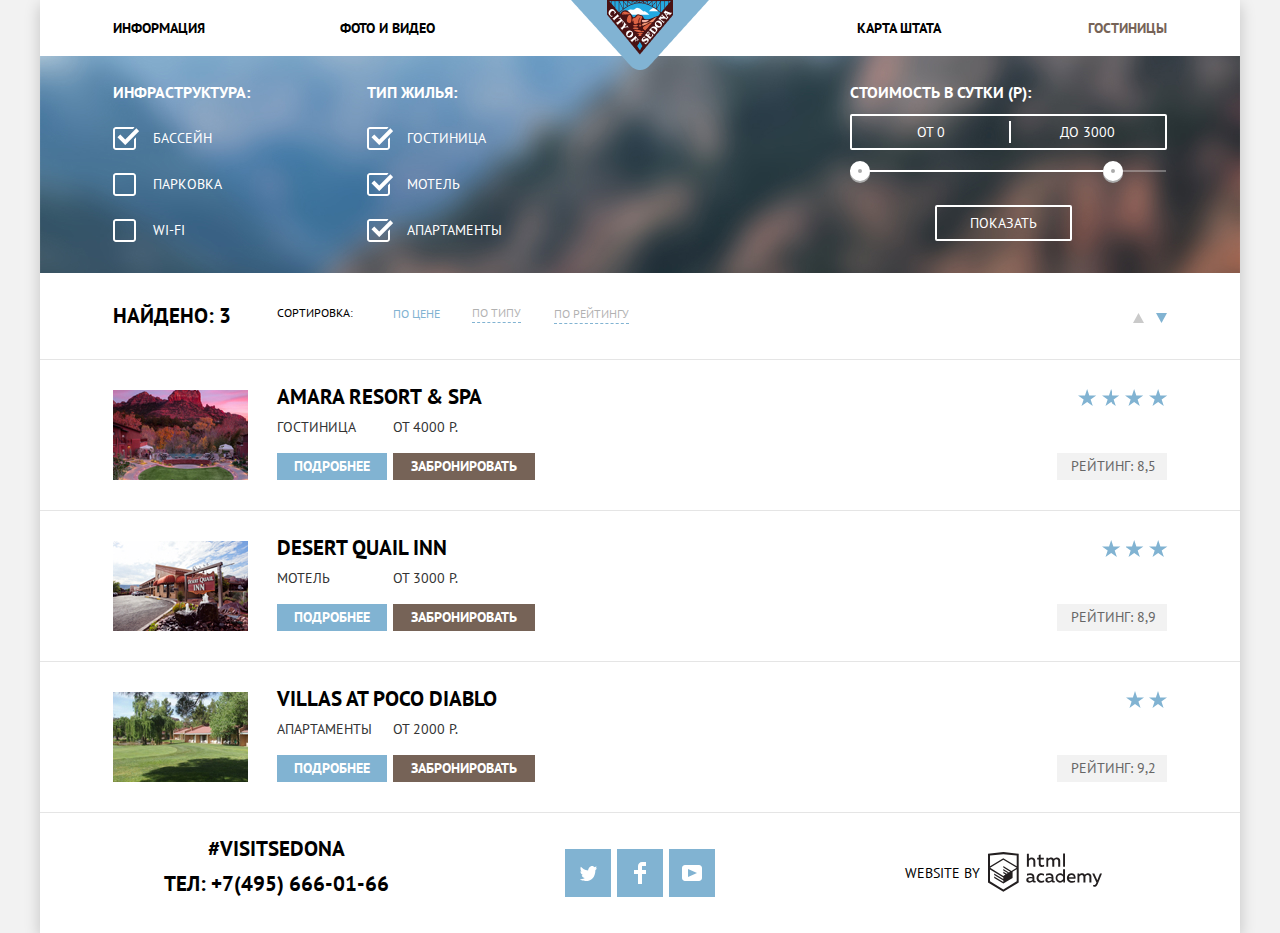
==== catalog.html @ 7b48368f "Update catalog.html" ====
<!DOCTYPE html>
<html class="page" lang="ru">

<head>
  <meta charset="utf-8">
  <title>HTML Academy: Седона</title>
  <link rel="icon" href="favicon.ico">
  <link rel="icon" href="img/Favicons/32.svg" type="image/svg+xml">
  <link rel="apple-touch-icon" href="img/Favicons/180.png">
  <link rel="manifest" href="manifest.webmanifest">
  <link rel="stylesheet" href="https://fonts.googleapis.com/css2?family=PT+Sans:wght@400;700&display=swap">
  <link rel="stylesheet" href="css/normalize.css">
  <link rel="stylesheet" href="css/style.min.css">
</head>

<body class="page-body">

  <header class="main-header container">
    <nav class="main-navigation">
      <ul class="site-navigation">
        <li><a class="navigation-link" href="#">Информация</a></li>
        <li><a class="navigation-link" href="#">Фото и видео</a></li>
        <li><a class="navigation-link" href="#">Карта штата</a></li>
        <li><a class="navigation-link navigation-link-current">Гостиницы</a></li>
      </ul>
    </nav>
    <a class="main-header-logo" href="index.html"><img src="img/Icons/logo-sedona.png" alt="Логотип сайта города Седоны"
        width="138" height="70"></a>
  </header>

  <main class="container">
    <h1 class="visually-hidden">Гостиницы</h1>

    <section class="hotel-search-section">
      <h2 class="visually-hidden">Фильтр</h2>
      <form class="hotel-search-form" action="https://echo.htmlacademy.ru" method="POST">
        <fieldset class="checkbox-field infrastructure">
          <legend class="checkbox-subtitle">Инфраструктура:</legend>
          <input class="visually-hidden search-form-checkbox" type="checkbox" id="search-form-pool" checked>
          <label for="search-form-pool">Бассейн</label>
          <input class="visually-hidden search-form-checkbox" type="checkbox" id="search-form-parking">
          <label for="search-form-parking">Парковка</label>
          <input class="visually-hidden search-form-checkbox" type="checkbox" id="search-form-wifi">
          <label for="search-form-wifi">Wi-fi</label>
        </fieldset>
        <fieldset class="checkbox-field hotel-type">
          <legend class="checkbox-subtitle">Тип жилья:</legend>
          <input class="visually-hidden search-form-checkbox" type="checkbox" id="search-form-hotel" checked>
          <label for="search-form-hotel">Гостиница</label>
          <input class="visually-hidden search-form-checkbox" type="checkbox" id="search-form-motel" checked>
          <label for="search-form-motel">Мотель</label>
          <input class="visually-hidden search-form-checkbox" type="checkbox" id="search-form-apartment" checked>
          <label for="search-form-apartment">Апартаменты</label>
        </fieldset>
        <div class="coast-per-day">
          <fieldset class="coast-search-field">
            <legend class="search-form-subtitle">Стоимость в сутки (Р):</legend>
            <div class="range-filter">
              <div class="price-controls">
                <label class="min-price">
                  От 0 <input class="visually-hidden" type="number" name="min-price" min="0" max="3000"
                    value="0">
                </label>
                <label class="max-price">
                  <input class="visually-hidden" type="number" name="max-price" min="0" max="3000"
                    value="3000"> До 3000
                </label>
              </div>
              <div class="range-controls">
                <div class="scale">
                </div>
                <div class="bar" style="
                  width: 80%;
                  margin-left: 0
                "></div>
                <div class="toggle toggle-min" tabindex="0" style="
                left: 0%
                "></div>
                <div class="toggle toggle-max" tabindex="0" style="
                left: 80%
                "></div>
              </div>
            </div>
          </fieldset>
          <button class="coast-search-button">Показать</button>
        </div>
      </form>
    </section>

    <section class="search-results">
      <header class="search-results-header">
        <h2 class="visually-hidden">Варианты жилья</h2>
        <p>Найдено: 3</p>
        <div class="sorting-type">
          <span>Сортировка:</span>
          <ul class="sorting-type-list">
            <li class="sorting-type-link sorting-link-current"><a href="#">По цене</a></li>
            <li class="sorting-type-link"><a href="#">По типу</a></li>
            <li class="sorting-type-link"><a href="#">По рейтингу</a></li>
          </ul>
        </div>
        <ul class="results-sort-list">
          <li class="results-sort-item"><a class="results-sort-link" href="#" title="По возрастанию"><svg width="11"
                height="10" viewBox="0 0 11 10" fill="none" xmlns="http://www.w3.org/2000/svg">
                <path d="M5.5 0L0 10H11L5.5 0Z" fill="#CACACA" />
              </svg></a></li>
          <li class="results-sort-item"><a class="results-sort-link results-sort-link-current" href="#"
              title="По убыванию"><svg width="11" height="10" viewBox="0 0 11 10" fill="none"
                xmlns="http://www.w3.org/2000/svg">
                <path d="M5.5 10L0 0H11" fill="#CACACA" />
              </svg></a></li>
        </ul>
      </header>

      <ul class="search-results-list">
        <li class="search-results-item">
          <img class="item-results-img" src="img/Content/amara-resort.jpg" alt="Гостиница Amara resort & spa"
            width="135" height="90">
          <div class="card-info">
            <h3 class="info-hotel-title"><a class="info-hotel-link" href="#">Amara resort & spa</a></h3>
            <p class="info-hotel-type">Гостиница</p>
            <p class="info-hotel-coast">От 4000 Р.</p>
            <div class="button more-info-button">
              <a href="#">Подробнее</a>
            </div>
            <div class="button booking-button">
              <a href="#">Забронировать</a>
            </div>
          </div>
          <div class="rating-info">
            <span class="item-results-stars stars-4"></span><span class="item-results-rating">Рейтинг: 8,5</span>
          </div>
        </li>
        <li class="search-results-item">
          <img class="item-results-img" src="img/Content/desert-quail.jpg" alt="Мотель Desert quail inn" width="135"
            height="90">
          <div class="card-info">
            <h3 class="info-hotel-title"><a class="info-hotel-link" href="#">Desert quail inn</a></h3>
            <p class="info-hotel-type">Мотель</p>
            <p class="info-hotel-coast">От 3000 Р.</p>
            <div class="button more-info-button">
              <a href="#">Подробнее</a>
            </div>
            <div class="button booking-button">
              <a href="#">Забронировать</a>
            </div>
          </div>
          <div class="rating-info">
            <span class="item-results-stars stars-3"></span><span class="item-results-rating">Рейтинг: 8,9</span>
          </div>
        </li>
        <li class="search-results-item">
          <img class="item-results-img" src="img/Content/villas-at-poco-diablo.jpg"
            alt="Апрартаменты Villas at poco diablo" width="135" height="90">
          <div class="card-info">
            <h3 class="info-hotel-title"><a class="info-hotel-link" href="#">Villas at poco diablo</a></h3>
            <p class="info-hotel-type">Апартаменты</p>
            <p class="info-hotel-coast">От 2000 Р.</p>
            <div class="button more-info-button">
              <a href="#">Подробнее</a>
            </div>
            <div class="button booking-button">
              <a href="#">Забронировать</a>
            </div>
          </div>
          <div class="rating-info">
            <span class="item-results-stars stars-2"></span><span class="item-results-rating">Рейтинг: 9,2</span>
          </div>
        </li>
      </ul>
    </section>

  </main>

  <footer class="main-footer container ">
    <div class="footer-contacts">
      <a class="footer-hashtag-link">#Visitsedona</a>
      <div class="footer-phone">
        <span>Тел: </span><a class="footer-phone-link" href="tel:+74956660166">+7(495) 666-01-66</a>
      </div>
    </div>

    <ul class="footer-social">
      <li>
        <a class="social-button"><svg width="17" height="17" viewBox="0 0 17 17" fill="none"
            xmlns="http://www.w3.org/2000/svg">
            <path
              d="M10.95 1.14409C12.635 0.648089 13.934 1.41409 14.527 2.32309C15.2 2.09209 15.858 1.84209 16.538 1.61509C16.5249 2.30145 16.2117 2.94761 15.681 3.38309C16.366 3.55309 16.985 2.89209 16.985 2.89209C16.816 3.89209 15.979 4.68009 15.422 4.91609C15.191 11.6661 12.247 16.1331 5.34498 15.9981H4.89898C4.48898 15.9981 0.734977 15.5381 0.000976562 14.1111C2.27198 14.3071 3.89398 13.6891 4.69398 12.9341C3.73398 12.6341 2.01498 12.4571 1.71498 9.98409C2.06398 10.0901 2.27898 10.2121 2.90498 10.1031C1.70498 9.24709 0.373977 8.53009 0.447977 6.33009C0.732977 6.65809 1.51498 6.86609 1.78798 6.80209C1.08498 6.56109 -0.182023 3.44209 0.893977 1.85009C2.71198 3.70409 4.62898 5.45609 8.04598 5.62309C8.25398 3.33009 9.18298 1.79309 10.95 1.14409Z"
              fill="white" />
          </svg></a>
      </li>
      <li>
        <a class="social-button"><svg width="12" height="22" viewBox="0 0 12 22" fill="none"
            xmlns="http://www.w3.org/2000/svg">
            <path d="M12 4V0H8C5.79086 0 4 1.79086 4 4V8H0V12H4V22H8V12H12V8H8V4H12Z" fill="white" />
          </svg></a>
      </li>
      <li>
        <a class="social-button"><svg width="20" height="16" viewBox="0 0 20 16" fill="none"
            xmlns="http://www.w3.org/2000/svg">
            <path fill-rule="evenodd" clip-rule="evenodd"
              d="M3 0H17C18.65 0 20 1.35 20 3V13C20 14.65 18.65 16 17 16H3C1.35 16 0 14.65 0 13V3C0 1.35 1.35 0 3 0ZM6.027 4.002V11.998L15.014 8L6.027 4.002Z"
              fill="white" />
          </svg></a>
      </li>
    </ul>

    <p class="footer-copyright"><span>Website by</span><a class="copyright-button"
        href="https://htmlacademy.ru/intensive/htmlcss"><svg width="115" height="41" viewBox="0 0 115 41" fill="none"
          xmlns="http://www.w3.org/2000/svg">
          <path fill-rule="evenodd" clip-rule="evenodd"
            d="M15.5197 1.05737H15.3509L0 2.71895V31.4945L15.3509 40.8382L30.7018 31.4945V2.71895L15.5197 1.05737ZM77.0183 2.62185H75.0876V15.7311H77.0183V2.62185ZM40.8619 2.63264V7.76843C41.6131 6.9864 42.6386 6.5436 43.7105 6.53843C44.6823 6.47908 45.6329 6.84495 46.3253 7.54479C47.0177 8.24462 47.3866 9.21244 47.3399 10.2068V15.7634H45.367V10.4658C45.4231 9.94897 45.2754 9.43059 44.9566 9.02553C44.6377 8.62047 44.174 8.36218 43.6683 8.3079H43.3518C42.3456 8.36979 41.4321 8.9295 40.9041 9.80764V15.7634H38.8995V2.63264H40.8619ZM77.0183 31.4837H75.2775V30.0595C74.4828 31.1353 73.23 31.7538 71.9119 31.7211C69.4751 31.5528 67.5825 29.4822 67.5825 26.9845C67.5825 24.4867 69.4751 22.4162 71.9119 22.2479C73.1195 22.2052 74.2818 22.7203 75.0771 23.6505V18.3205H77.0183V31.4837ZM47.0656 30.0595C47.263 30.0515 47.4583 30.0152 47.6459 29.9516V31.3866C47.2482 31.5404 46.826 31.6172 46.4009 31.6132C45.6482 31.6769 44.9394 31.2429 44.639 30.5342C43.7036 31.31 42.5302 31.7227 41.3261 31.6995C39.733 31.6995 38.256 30.804 38.256 28.9482C38.256 26.65 40.3661 25.9379 42.1702 25.9379C42.9402 25.9505 43.707 26.0408 44.4596 26.2076V25.884C44.4596 24.805 43.6578 23.9742 42.1491 23.9742C41.0585 23.9764 39.9804 24.2116 38.9839 24.6647V22.8305C40.0678 22.451 41.204 22.2506 42.3495 22.2371C44.8394 22.2371 46.3693 23.4455 46.3693 26.1753V29.4121C46.3546 29.5668 46.401 29.721 46.4981 29.8406C46.5951 29.9601 46.7349 30.035 46.8862 30.0487H47.0656V30.0595ZM40.2711 28.8403C40.298 29.229 40.4761 29.5905 40.7655 29.844C41.055 30.0974 41.4317 30.2217 41.8115 30.189H41.9275C42.8819 30.1906 43.7973 29.8022 44.4702 29.11V27.5779C43.842 27.4414 43.2026 27.3655 42.5605 27.3513C41.5055 27.3513 40.2817 27.7074 40.2817 28.8403H40.2711ZM56.0229 22.9384C55.1962 22.4632 54.2596 22.2246 53.3115 22.2479H52.9422C51.7332 22.2873 50.5891 22.8166 49.7619 23.7192C48.9347 24.6218 48.4923 25.8236 48.5321 27.06V27.5024C48.6957 30.0004 50.805 31.8921 53.2482 31.7318C54.2519 31.7555 55.2477 31.5452 56.1601 31.1168V29.2718C55.3769 29.7215 54.4945 29.9591 53.5963 29.9624C52.5199 30.0288 51.4963 29.4793 50.9385 28.5356C50.3806 27.5918 50.3806 26.4095 50.9385 25.4658C51.4963 24.522 52.5199 23.9725 53.5963 24.039C54.461 24.0357 55.3066 24.2989 56.0229 24.7942V22.9384ZM66.1514 30.0595C66.3488 30.0515 66.5441 30.0152 66.7317 29.9516V31.3866C66.334 31.5404 65.9118 31.6172 65.4867 31.6132C64.734 31.6769 64.0252 31.2429 63.7248 30.5342C62.7894 31.31 61.616 31.7227 60.4119 31.6995C58.8188 31.6995 57.3417 30.804 57.3417 28.9482C57.3417 26.65 59.4518 25.9379 61.256 25.9379C62.0259 25.9505 62.7928 26.0408 63.5454 26.2076V25.884C63.5454 24.805 62.7436 23.9742 61.2349 23.9742C60.1443 23.9764 59.0662 24.2116 58.0697 24.6647V22.8305C59.1536 22.451 60.2897 22.2506 61.4353 22.2371C63.9252 22.2371 65.455 23.4455 65.455 26.1753V29.4121C65.4404 29.5668 65.4868 29.721 65.5838 29.8406C65.6809 29.9601 65.8207 30.035 65.972 30.0487H66.1514V30.0595ZM59.855 29.8481C59.5632 29.5943 59.3837 29.2311 59.3569 28.8403H59.378C59.378 27.7074 60.5385 27.3513 61.6569 27.3513C62.299 27.3655 62.9383 27.4414 63.5665 27.5779V29.11C62.8937 29.8022 61.9782 30.1906 61.0239 30.189H60.9078C60.5263 30.2247 60.1469 30.1019 59.855 29.8481ZM69.3271 26.9305C69.3271 25.2859 70.6308 23.9526 72.239 23.9526L72.2601 24.0066C73.4742 24.0066 74.5742 24.7382 75.0665 25.8732V28.0311C74.5856 29.1871 73.4673 29.9296 72.239 29.9084C70.6308 29.9084 69.3271 28.5752 69.3271 26.9305ZM83.3486 22.2479C86.8408 22.2479 88.0541 25.1395 87.4844 27.7397H80.922C81.1436 29.3582 82.6839 30.0163 84.2876 30.0163C85.2509 30.0196 86.2027 29.8021 87.0729 29.3797V31.1061C86.0736 31.5421 84.9939 31.7519 83.9078 31.7211C81.2385 31.7211 78.8963 30.189 78.8963 26.9521C78.8362 25.7502 79.2482 24.5736 80.0408 23.6841C80.8334 22.7945 81.9408 22.2658 83.1165 22.2155H83.3486V22.2479ZM80.8693 26.1753C80.9704 24.8237 82.1216 23.8104 83.4436 23.9095H83.4858C84.1064 23.8531 84.7196 24.08 85.1612 24.5295C85.6028 24.979 85.8275 25.6051 85.7752 26.24H80.8693V26.1753ZM89.489 31.4621V22.4961H91.2298V23.575C91.9777 22.7197 93.041 22.2229 94.1628 22.2047C95.2951 22.1328 96.3712 22.7163 96.9482 23.7153C97.7407 22.8335 98.8477 22.3161 100.018 22.2803C100.952 22.2327 101.859 22.6011 102.507 23.2901C103.154 23.9792 103.478 24.9213 103.394 25.8732V31.4837H101.39V25.9271C101.437 25.4734 101.306 25.0191 101.024 24.6647C100.743 24.3104 100.336 24.0852 99.8917 24.039H99.6174C98.7512 24.0941 97.9525 24.536 97.4335 25.2474V31.4837H95.4289V25.9271C95.4728 25.47 95.3357 25.0139 95.0481 24.6611C94.7606 24.3082 94.3467 24.088 93.8991 24.0497H93.6881C92.7466 24.1344 91.8915 24.6449 91.3564 25.4416V31.5161H89.5312L89.489 31.4621ZM113.977 22.4745H111.972L109.324 29.2718L106.306 22.4853H104.196L108.417 31.5484L108.237 32.0016C107.72 33.3611 107.003 34.0516 106.053 34.0516C105.75 34.0548 105.447 34.0112 105.156 33.9221V35.6161C105.536 35.7125 105.926 35.7632 106.317 35.7671C107.646 35.7671 108.902 35.0226 109.851 32.6813L113.977 22.4745ZM52.689 6.78658V3.54974L50.7266 4.01369V6.73264H49.144V8.49132H50.7899V12.9905C50.7231 13.817 51.0244 14.6301 51.61 15.2038C52.1955 15.7775 53.0028 16.0505 53.8073 15.9468C54.5996 15.9535 55.3875 15.8259 56.139 15.5692V13.8429C55.5727 14.0781 54.9672 14.199 54.356 14.199C53.2165 14.199 52.689 13.8105 52.689 12.6237V8.5129H55.8541V6.78658H52.689ZM58.3862 15.7526V6.75421H60.1376V7.83316C60.8811 6.97655 61.9403 6.476 63.0601 6.45211C64.1624 6.38099 65.2146 6.93142 65.8032 7.88711C66.5958 7.00534 67.7028 6.48794 68.8734 6.45211C69.8138 6.41462 70.7233 6.79859 71.364 7.50353C72.0046 8.20846 72.3126 9.16418 72.2073 10.1205V15.7418H70.2028V10.1853C70.2499 9.73151 70.1184 9.27721 69.8373 8.92287C69.5561 8.56853 69.1485 8.34334 68.7046 8.29711H68.4619C67.5957 8.35228 66.797 8.7942 66.278 9.50553V15.7418H64.2734V10.1853C64.3206 9.73151 64.1891 9.27721 63.9079 8.92287C63.6268 8.56853 63.2191 8.34334 62.7752 8.29711H62.5326C61.5911 8.38181 60.736 8.89229 60.2009 9.68895V15.7634H58.3862V15.7526ZM28.6972 30.3033L28.7078 30.2968L28.6972 30.3184V30.3033ZM28.6972 18.3205V30.3033L15.3509 38.4321L2.00459 30.3184V18.5147L15.2876 26.6068V28.0311L6.18257 22.5284V23.9418L15.3404 29.5632V31.0629L6.19312 25.4955V26.9521L15.3509 32.5734L24.5826 26.9197V20.8129L28.6972 18.3205ZM28.7078 16.7776L25.0362 18.9355L23.3482 20.0145L15.3087 15.0837V16.4971L22.156 20.7266L22.0083 20.8237L20.9532 21.4063L15.2876 17.9537V19.3995L19.761 22.1184L18.706 22.8413L15.3298 20.7913V22.2047L17.5454 23.5426L15.2982 24.9021L2.11009 16.864L15.3087 8.72869L28.7078 16.7776ZM15.2876 7.27211L28.7078 15.3534V4.56395L15.3615 3.12895L2.01514 4.56395V15.3534L15.2876 7.27211Z"
            fill="#231F20" />
        </svg></a>
    </p>
  </footer>

</body>

</html>
---- css/style.min.css ----
:root{--basic-white:#ffffff;--basic-light-blue:#81b3d2;--basic-mid-blue:#669ec0;--basic-dark-blue:#5496bd;--basic-light-grey:#f2f2f2;--basic-mid-grey:#eeeeee;--basic-dark-grey:#a9a9a9;--basic-light-brown:#766357;--basic-mid-brown:#604e43;--basic-dark-brown:#503e33;--basic-black:#000000;--basic-extra-dark:#333333;--special-light-grey:#cacaca;--special-dark-grey:#666666;--special-grey:#bdbbbc;--special-dark:#231f20;--special-dark-blue:#ebebeb;--special-mid-blue:#e5e5e5;--special-white:rgba(255, 255, 255, 0.9)}.page-body{width:1200px;margin:0 auto;padding:0;font-family:"PT Sans",Arial,Helvetica,sans-serif;font-style:normal;font-size:14px;line-height:21px;font-weight:400;color:var(--basic-extra-dark);text-transform:uppercase;background-color:var(--basic-white);-webkit-box-shadow:0 5px 15px rgba(0,1,1,.2);box-shadow:0 5px 15px rgba(0,1,1,.2);min-height:100%;display:-ms-grid;display:grid;-ms-grid-rows:-webkit-min-content 1fr -webkit-min-content;-ms-grid-rows:min-content 1fr min-content;grid-template-rows:-webkit-min-content 1fr -webkit-min-content;grid-template-rows:min-content 1fr min-content;-ms-flex-line-pack:start;align-content:start}a{text-decoration:none}img{max-width:100%;height:auto}.visually-hidden{position:absolute;clip:rect(0 0 0 0);width:1px;height:1px;margin:-1px}.page{height:100%;background-color:var(--basic-light-grey)}.main-header{margin-bottom:0;position:relative}.main-header-logo{position:absolute;top:0;left:531px}.container{width:1200px;margin:0 auto;padding:0}.main-navigation{margin:0;padding:0;font-weight:700;font-size:14px;line-height:26px;color:var(--basic-black);background-color:transparent}.site-navigation{margin:auto 0;padding:0;min-height:56px;list-style:none;display:-ms-grid;display:grid;-ms-grid-columns:1fr 1fr 2fr 1fr 1fr;grid-template-columns:1fr 1fr 2fr 1fr 1fr;-webkit-box-align:center;-ms-flex-align:center;align-items:center}.site-navigation li:nth-child(4n+1){-ms-grid-column:1;-ms-grid-column-span:1;grid-column:1/2;padding-left:73px}.site-navigation li:nth-child(4n+2){-ms-grid-column:2;-ms-grid-column-span:1;grid-column:2/3;padding-left:100px}.site-navigation li:nth-child(4n+3),.site-navigation li:nth-child(4n+4){-ms-grid-column:4;-ms-grid-column-span:1;grid-column:4/5;text-align:right;padding-right:99px}.site-navigation li:nth-child(4n+4){-ms-grid-column:5;grid-column:5/6;padding-right:73px}.navigation-link{color:var(--basic-black)}.navigation-link:focus,.navigation-link:hover{color:var(--basic-light-blue)}.navigation-link:active{color:var(--basic-black);opacity:.3}.navigation-link-current{color:var(--basic-light-brown)}.welcome{height:509px;background-image:url(../img/Background/background-welcome.jpg);background-color:var(--basic-light-blue);background-repeat:no-repeat;margin:0;padding-top:77px;-webkit-box-sizing:border-box;box-sizing:border-box;display:-webkit-box;display:-ms-flexbox;display:flex;-webkit-box-orient:vertical;-webkit-box-direction:normal;-ms-flex-direction:column;flex-direction:column;-webkit-box-pack:justify;-ms-flex-pack:justify;justify-content:space-between;-webkit-box-align:center;-ms-flex-align:center;align-items:center}.welcome-img{width:458px;height:352px;margin:0 auto}.welcome::after{content:url(../img/Background/welcome-bottom-shape.png);height:57px;margin:0;padding:0}.features-list-title,.features-slogan{line-height:26px;text-align:center;margin-top:43px}.features-slogan{font-weight:700;font-size:21px}.features-list-title{color:var(--basic-extra-dark);font-size:14px;margin-bottom:51px}.features-list,.tips-list{list-style:none;margin:0;padding:0}.features-list{display:-ms-grid;display:grid;-ms-grid-columns:1fr 1fr 1fr;grid-template-columns:1fr 1fr 1fr;-ms-grid-rows:-webkit-min-content 256px 256px;-ms-grid-rows:min-content 256px 256px;grid-template-rows:-webkit-min-content 256px 256px;grid-template-rows:min-content 256px 256px;-webkit-box-align:center;-ms-flex-align:center;align-items:center}.features-list>:nth-child(1){-ms-grid-row:1;-ms-grid-column:1}.features-list>:nth-child(2){-ms-grid-row:1;-ms-grid-column:2}.features-list>:nth-child(3){-ms-grid-row:1;-ms-grid-column:3}.features-list>:nth-child(4){-ms-grid-row:2;-ms-grid-column:1}.features-list>:nth-child(5){-ms-grid-row:2;-ms-grid-column:2}.features-list>:nth-child(6){-ms-grid-row:2;-ms-grid-column:3}.features-list>:nth-child(7){-ms-grid-row:3;-ms-grid-column:1}.features-list>:nth-child(8){-ms-grid-row:3;-ms-grid-column:2}.features-list>:nth-child(9){-ms-grid-row:3;-ms-grid-column:3}.image-item{grid-column:1/-1;width:1200px;color:var(--basic-white);background-color:var(--basic-light-blue);margin:0;padding:0;display:-webkit-box;display:-ms-flexbox;display:flex;-ms-flex-wrap:wrap;flex-wrap:wrap;-webkit-box-align:center;-ms-flex-align:center;align-items:center}.card,.card h3,.card p{-webkit-box-sizing:border-box;box-sizing:border-box}.card{width:400px;padding:47px 49px 54px;display:-webkit-box;display:-ms-flexbox;display:flex;-webkit-box-orient:vertical;-webkit-box-direction:normal;-ms-flex-direction:column;flex-direction:column;-webkit-box-pack:center;-ms-flex-pack:center;justify-content:center}.card h3,.card p{margin-top:0;margin-bottom:25px}.card p{margin-top:25px;margin-bottom:0}.card-img-to-left,.tips-item img{-webkit-box-ordinal-group:0;-ms-flex-order:-1;order:-1}.features-item,.tips-item{font-weight:400;font-size:14px;line-height:21px;text-align:center}.features-item h3,.tips-item h3{font-weight:700;font-size:21px;line-height:21px}.no-image-item{width:400px;min-height:256px;-webkit-box-sizing:border-box;box-sizing:border-box;background-color:var(--basic-mid-grey)}.no-image-item .card{padding-left:69px;padding-right:69px}.tips-list{display:-ms-grid;display:grid;-ms-grid-columns:1fr 1fr 1fr;grid-template-columns:1fr 1fr 1fr}.tips-item,.tips-item h3{-webkit-box-sizing:border-box;box-sizing:border-box}.tips-item{min-height:330px;width:400px;color:var(--basic-black);background-color:var(--basic-white);padding-right:50px;padding-left:50px;padding-bottom:68px;display:-webkit-box;display:-ms-flexbox;display:flex;-webkit-box-orient:vertical;-webkit-box-direction:normal;-ms-flex-direction:column;flex-direction:column;-webkit-box-pack:end;-ms-flex-pack:end;justify-content:flex-end;-webkit-box-align:center;-ms-flex-align:center;align-items:center}.tips-item h3{margin-top:28px;margin-bottom:25px}.tips-item p{color:var(--basic-extra-dark);margin-top:0}.hotel-appointment{font-weight:700;font-size:14px;line-height:24px;color:var(--basic-black);text-align:center;margin-top:56px}.hotel-appointment h2{font-size:30px;line-height:24px;padding-right:9px}.appointment-info{font-weight:400;font-size:14px;margin-top:35px;line-height:24px}.appointment-hotel-search{margin-top:42px;margin-left:auto;margin-right:auto;padding:0;width:568px;position:relative;display:-webkit-box;display:-ms-flexbox;display:flex;-webkit-box-orient:vertical;-webkit-box-direction:normal;-ms-flex-direction:column;flex-direction:column}.appointment-form-dropdown{background-color:var(--basic-light-brown);height:86px;font-size:21px;display:-webkit-box;display:-ms-flexbox;display:flex;-webkit-box-pack:center;-ms-flex-pack:center;justify-content:center;-webkit-box-align:center;-ms-flex-align:center;align-items:center}.appointment-form-dropdown a{color:var(--basic-white)}.appointment-form-dropdown:focus,.appointment-form-dropdown:hover{background-color:var(--basic-mid-brown)}.appointment-form-dropdown:active{background-color:var(--basic-dark-brown)}.appointment-form-dropdown:active a,.find-button:active span{opacity:.3}.appointment-form{min-height:395px;-webkit-box-sizing:border-box;box-sizing:border-box;margin:0;padding:55px;position:absolute;top:100%;background-color:var(--basic-white);-webkit-box-shadow:0 7px 15px rgba(0,1,1,.15);box-shadow:0 7px 15px rgba(0,1,1,.15);-webkit-box-orient:vertical;-webkit-box-direction:normal;-ms-flex-direction:column;flex-direction:column}.appointment-form,.appointment-item,.appointment-items{display:-webkit-box;display:-ms-flexbox;display:flex;-webkit-box-pack:justify;-ms-flex-pack:justify;justify-content:space-between}.appointment-items{min-height:173px;-webkit-box-orient:vertical;-webkit-box-direction:normal;-ms-flex-direction:column;flex-direction:column}.appointment-item{position:relative;-webkit-box-align:center;-ms-flex-align:center;align-items:center}.appointment--date-input{margin:0;padding:0}.appointment-input{font-family:inherit;font-size:inherit;font-weight:inherit;text-transform:uppercase;color:var(--basic-black);background-color:var(--basic-light-grey);width:346px;height:38px;text-indent:10px;-webkit-box-sizing:border-box;box-sizing:border-box;border:0}.appointment-input:hover{background-color:var(--special-dark-blue)}.appointment-input:focus{background-color:var(--basic-white);border:2px solid var(--special-mid-blue)}.calendar-icon{position:absolute;top:8px;right:10px}.calendar-icon:focus path,.calendar-icon:hover path{fill:var(--basic-black)}.calendar-icon:active path{fill:var(--basic-light-blue)}.half-item,.half-items{display:-webkit-box;display:-ms-flexbox;display:flex;-webkit-box-pack:justify;-ms-flex-pack:justify;justify-content:space-between;-webkit-box-align:center;-ms-flex-align:center;align-items:center}.half-item{width:226px}.half-item-to-right{-webkit-box-pack:end;-ms-flex-pack:end;justify-content:flex-end}.half-item-to-right label{margin-right:28px}input[type=number]{-webkit-appearance:textfield;-moz-appearance:textfield;appearance:textfield}input[type=number]::-webkit-inner-spin-button,input[type=number]::-webkit-outer-spin-button{-webkit-appearance:none}.number-counter{display:-webkit-box;display:-ms-flexbox;display:flex}.number-input{padding:0;border:0;background:var(--basic-light-grey);height:38px;width:38px;text-align:center;font-size:14px}.number-input-button{cursor:pointer;display:-webkit-box;display:-ms-flexbox;display:flex;-webkit-box-pack:center;-ms-flex-pack:center;justify-content:center;-webkit-box-align:center;-ms-flex-align:center;align-items:center}.number-input-button:focus path,.number-input-button:focus rect,.number-input-button:hover path,.number-input-button:hover rect{fill:var(--basic-black)}.number-input-button:active path,.number-input-button:active rect{fill:var(--basic-light-blue)}.find-button{height:58px;width:458px;font-weight:700;font-size:21px;line-height:26px;color:var(--basic-white);text-transform:uppercase;border:0;background-color:var(--basic-light-blue)}.find-button:focus,.find-button:hover{background-color:var(--basic-mid-blue)}.find-button:active{background-color:var(--basic-dark-blue)}.main-map{width:1200px;height:593px;background-color:var(--basic-dark-grey);background-image:url(/img/Content/map.jpg)}.hotel-search-section{background-color:var(--basic-light-blue);background-image:url(/img/Background/filter-background.jpg);background-repeat:no-repeat;width:1200px;height:217px;margin:0;padding-top:26px;-webkit-box-sizing:border-box;box-sizing:border-box;color:var(--basic-white)}.hotel-search-form{display:-ms-grid;display:grid;-ms-grid-columns:73px -webkit-max-content 117px -webkit-max-content 1fr -webkit-max-content 73px;-ms-grid-columns:73px max-content 117px max-content 1fr max-content 73px;grid-template-columns:73px -webkit-max-content 117px -webkit-max-content 1fr -webkit-max-content 73px;grid-template-columns:73px max-content 117px max-content 1fr max-content 73px}.coast-search-field,.hotel-type,.infrastructure{border:0;padding:0;margin:0}.checkbox-subtitle,.search-form-subtitle{font-size:16px;font-weight:700;margin-bottom:11px}.checkbox-subtitle{margin-bottom:25px}.search-form-checkbox{margin-bottom:25px}.coast-per-day,.hotel-type,.infrastructure{-ms-grid-column:2;-ms-grid-column-span:1;grid-column:2/3;display:-webkit-box;display:-ms-flexbox;display:flex;-webkit-box-orient:vertical;-webkit-box-direction:normal;-ms-flex-direction:column;flex-direction:column}.coast-per-day,.hotel-type{-ms-grid-column:4;grid-column:4/5}.coast-per-day{-ms-grid-column:6;grid-column:6/7}.checkbox-field label{position:relative;display:block;cursor:pointer;-webkit-user-select:none;-moz-user-select:none;-ms-user-select:none;user-select:none;padding-left:40px;padding-bottom:25px}.search-form-checkbox+label::before{content:"";position:absolute;height:23px;width:23px;left:0;top:-1px;background-image:url(/img/Icons/checkbox-shape.svg)}.search-form-checkbox:checked+label::before{content:"";position:absolute;height:23px;width:23px;left:0;top:-1px;background-image:url(/img/Icons/checkbox-checked-shape.svg)}.search-form-checkbox:checked+label::after{content:"";position:absolute;height:17px;width:22px;left:4px;top:0;background-image:url(/img/Icons/check-sign.svg)}.search-form-checkbox:disabled+label::before{content:"";position:absolute;height:23px;width:23px;left:0;top:-1px;background-image:url(/img/Icons/checkbox-disable-shape.svg)}.search-form-checkbox:checked:disabled+label::before{content:"";position:absolute;height:23px;width:23px;left:0;top:-1px;background-image:url(/img/Icons/checkbox-checked-disable-shape.svg)}.search-form-checkbox:checked:disabled+label::after{content:"";position:absolute;height:17px;width:22px;left:4px;top:0;background-image:url(/img/Icons/check-sign-disabled.svg)}.price-controls{width:313px;height:32px;position:relative;background-color:transparent;border:2px solid var(--basic-white);border-radius:2px;display:-webkit-box;display:-ms-flexbox;display:flex;-ms-flex-pack:distribute;justify-content:space-around;-webkit-box-align:center;-ms-flex-align:center;align-items:center}.price-controls:before{content:"";width:2px;height:22px;background:var(--basic-white);position:absolute;left:157px}.max-price,.min-price{padding-left:15px;-webkit-box-sizing:border-box;box-sizing:border-box}.range-controls{width:316px;height:35px;position:relative;padding-top:20px}.range-controls .bar,.range-controls .scale{height:2px;background-color:var(--basic-white)}.range-controls .scale{opacity:.3}.range-controls .bar{position:absolute;top:20px;width:80%}.range-controls .toggle{position:absolute;left:0;top:11px;width:4px;height:4px;padding:0;background-color:#ababab;border:8px solid var(--basic-white);border-radius:50%;-webkit-box-shadow:0 2px 0 0 #ababab;box-shadow:0 2px 0 0 #ababab;cursor:pointer}.range-controls .toggle-max{left:252px}.coast-search-button{width:137px;height:36px;font-family:inherit;color:var(--basic-white);text-transform:uppercase;border:2px solid var(--basic-white);border-radius:2px;background-color:transparent;margin-left:85px}.coast-search-button:hover{color:var(--basic-black);background-color:var(--basic-white)}.toggle:hover{-webkit-transform:scale(1.2);-ms-transform:scale(1.2);transform:scale(1.2);-webkit-transition:-webkit-transform .2s;-o-transition:transform .2s;transition:transform .2s;transition:transform .2s,-webkit-transform .2s}.search-results-header,.sorting-type{-webkit-box-align:start;-ms-flex-align:start;align-items:flex-start}.search-results-header{color:var(--basic-black);font-size:21px;line-height:26px;font-weight:700;height:86px;margin:0;padding:0;border-bottom:1px solid var(--special-mid-blue);display:-ms-grid;display:grid;-ms-grid-columns:73px 135px 29px 1fr -webkit-max-content 73px;-ms-grid-columns:73px 135px 29px 1fr max-content 73px;grid-template-columns:73px 135px 29px 1fr -webkit-max-content 73px;grid-template-columns:73px 135px 29px 1fr max-content 73px}.search-results-header p{-ms-grid-column:2;-ms-grid-column-span:1;grid-column:2/3;-ms-grid-row-align:center;align-self:center}.sorting-type{font-size:12px;line-height:18px;font-weight:400;margin-top:31px;-ms-grid-column:4;-ms-grid-column-span:1;grid-column:4/5;display:-webkit-box;display:-ms-flexbox;display:flex}.sorting-type-list{list-style:none;padding:0}.results-sort-list,.search-results-list{list-style:none;margin:0;padding:0}.results-sort-list,.sorting-type-list{display:-webkit-box;display:-ms-flexbox;display:flex}.sorting-type-list{margin:0 0 0 7px;-webkit-box-align:start;-ms-flex-align:start;align-items:flex-start;-ms-flex-wrap:wrap;flex-wrap:wrap}.results-sort-list{-ms-grid-column:5;-ms-grid-column-span:1;grid-column:5/6;align-self:center}.sorting-type-link a{color:var(--basic-black);opacity:.3}.sorting-type-link{margin-left:32px;border-bottom:1px dashed var(--basic-light-blue)}.sorting-type-list li:nth-child(odd){margin-top:1px;margin-left:33px}.sorting-type-link a:focus,.sorting-type-link a:hover{color:var(--basic-light-blue);opacity:1}.sorting-link-current,.sorting-type-link:active{border-bottom:none}.sorting-type-link a:active{color:var(--basic-black);opacity:1}.sorting-link-current a{color:var(--basic-light-blue);opacity:1}.results-sort-item{margin-left:12px}.results-sort-link path{fill:var(--special-light-grey)}.results-sort-link:focus path,.results-sort-link:hover path{fill:var(--basic-black)}.results-sort-link-current path,.results-sort-link:active path{fill:var(--basic-light-blue)}.search-results-list{display:-webkit-box;display:-ms-flexbox;display:flex;-webkit-box-orient:vertical;-webkit-box-direction:normal;-ms-flex-direction:column;flex-direction:column}.search-results-item{margin:0;padding:0 73px;height:150px;grid-column:2/-2;display:-ms-grid;display:grid;-ms-grid-columns:135px 29px 1fr 29px 110px;grid-template-columns:135px 29px 1fr 29px 110px;-webkit-box-align:center;-ms-flex-align:center;align-items:center;border-bottom:1px solid var(--special-mid-blue)}.item-results-img{background-color:var(--basic-light-blue);-ms-grid-column:1;-ms-grid-column-span:1;grid-column:1/2}.card-info{-ms-grid-column:3;-ms-grid-column-span:1;grid-column:3/4;display:-ms-grid;display:grid;grid-template-areas:"title title title" "type coast ." "info booking .";-webkit-column-gap:6px;-moz-column-gap:6px;column-gap:6px;margin-top:24px;margin-bottom:30px;-ms-grid-columns:-webkit-min-content 6px -webkit-min-content 6px 1fr;-ms-grid-columns:min-content 6px min-content 6px 1fr;grid-template-columns:-webkit-min-content -webkit-min-content 1fr;grid-template-columns:min-content min-content 1fr;-ms-grid-rows:auto auto auto;grid-template-rows:auto auto auto}.rating-info{min-height:150px;-ms-grid-column:5;-ms-grid-column-span:1;grid-column:5/6;display:-webkit-box;display:-ms-flexbox;display:flex;-ms-flex-wrap:wrap;flex-wrap:wrap;-webkit-box-pack:end;-ms-flex-pack:end;justify-content:flex-end;-ms-flex-line-pack:justify;align-content:space-between}.info-hotel-title{-ms-grid-row:1;-ms-grid-column:1;-ms-grid-column-span:5;font-size:21px;line-height:26px;font-weight:700;color:var(--basic-black);grid-area:title;margin:0;padding:0}.info-hotel-link{color:inherit}.info-hotel-link:focus,.info-hotel-link:hover{color:var(--basic-light-blue)}.info-hotel-link:active{color:var(--basic-black);opacity:.3}.info-hotel-coast,.info-hotel-type{-ms-grid-row:2;-ms-grid-column:1;grid-area:type;margin:7px 0;padding:0}.info-hotel-coast{-ms-grid-column:3;grid-area:coast}.booking-button,.more-info-button{-ms-grid-row:3;-ms-grid-column:1;margin-top:8px;background-color:var(--basic-light-blue);width:110px;height:27px;grid-area:info;display:-webkit-box;display:-ms-flexbox;display:flex;-webkit-box-pack:center;-ms-flex-pack:center;justify-content:center;-webkit-box-align:center;-ms-flex-align:center;align-items:center}.booking-button{-ms-grid-column:3;background-color:var(--basic-light-brown);width:142px;grid-area:booking}.booking-button a,.more-info-button a{color:var(--basic-white);font-weight:700}.more-info-button:focus,.more-info-button:hover{background-color:var(--basic-mid-blue)}.more-info-button:active{background-color:var(--basic-dark-blue)}.booking-button:active a,.more-info-button:active a{opacity:.3}.booking-button:focus,.booking-button:hover{background-color:var(--basic-mid-brown)}.booking-button:active{background-color:var(--basic-dark-brown)}.item-results-stars{display:inline-block;height:17px;margin-top:29px;margin-right:-1px;background-image:url(/img/Icons/star-shape.svg);background-repeat:space}.stars-1{width:18px}.stars-2{width:calc(18px*2 + 6px)}.stars-3{width:calc(18px*3 + 12px)}.stars-4{width:calc(18px*4 + 18px)}.stars-5{width:calc(18px*5 + 24px)}.item-results-rating{color:var(--special-dark-grey);background-color:var(--basic-light-grey);width:110px;height:27px;margin-bottom:30px;padding-left:3px;display:-webkit-box;display:-ms-flexbox;display:flex;-webkit-box-pack:center;-ms-flex-pack:center;justify-content:center;-webkit-box-align:center;-ms-flex-align:center;align-items:center}.index-footer{margin-top:-120px;z-index:20}.main-footer{color:var(--basic-black);background-color:var(--special-white);min-height:120px;display:-ms-grid;display:grid;-ms-grid-columns:73px 327px 400px 327px 73px;grid-template-columns:73px 327px 400px 327px 73px;-ms-grid-rows:-webkit-min-content;-ms-grid-rows:min-content;grid-template-rows:-webkit-min-content;grid-template-rows:min-content;-ms-flex-line-pack:center;align-content:center}.main-footer>:nth-child(1){-ms-grid-row:1;-ms-grid-column:1}.main-footer>:nth-child(2){-ms-grid-row:1;-ms-grid-column:2}.main-footer>:nth-child(3){-ms-grid-row:1;-ms-grid-column:3}.main-footer>:nth-child(4){-ms-grid-row:1;-ms-grid-column:4}.main-footer>:nth-child(5){-ms-grid-row:1;-ms-grid-column:5}.footer-contacts{font-size:21px;line-height:26px;font-weight:700;padding:1px 0;-ms-grid-column:2;-ms-grid-column-span:1;grid-column:2/3;display:-webkit-box;display:-ms-flexbox;display:flex;-webkit-box-orient:vertical;-webkit-box-direction:normal;-ms-flex-direction:column;flex-direction:column;-webkit-box-pack:justify;-ms-flex-pack:justify;justify-content:space-between;-webkit-box-align:center;-ms-flex-align:center;align-items:center}.footer-contacts :nth-child(even){margin-bottom:14px}.footer-phone-link{color:inherit}.footer-social{list-style:none;margin:0;padding:0;-ms-grid-column:3;-ms-grid-column-span:1;grid-column:3/4}.footer-social li{margin:0 3px;height:48px;width:46px}.footer-copyright,.footer-social,.social-button{display:-webkit-box;display:-ms-flexbox;display:flex;-webkit-box-pack:center;-ms-flex-pack:center;justify-content:center;-webkit-box-align:center;-ms-flex-align:center;align-items:center}.footer-copyright{-ms-grid-column:4;-ms-grid-column-span:1;grid-column:4/5}.footer-social ul{list-style:none}.social-button svg{fill:var(--basic-white)}.social-button{background-color:var(--basic-light-blue);width:46px;height:48px}.social-button:focus,.social-button:hover{background-color:var(--basic-mid-blue)}.social-button:active path{background-color:var(--basic-dark-blue);opacity:.3}.copyright-button{fill:var(--special-dark);margin-top:2px;margin-left:8px}.copyright-button:focus path,.copyright-button:hover path{fill:var(--basic-light-blue)}.copyright-button:active path{fill:var(--special-grey)}
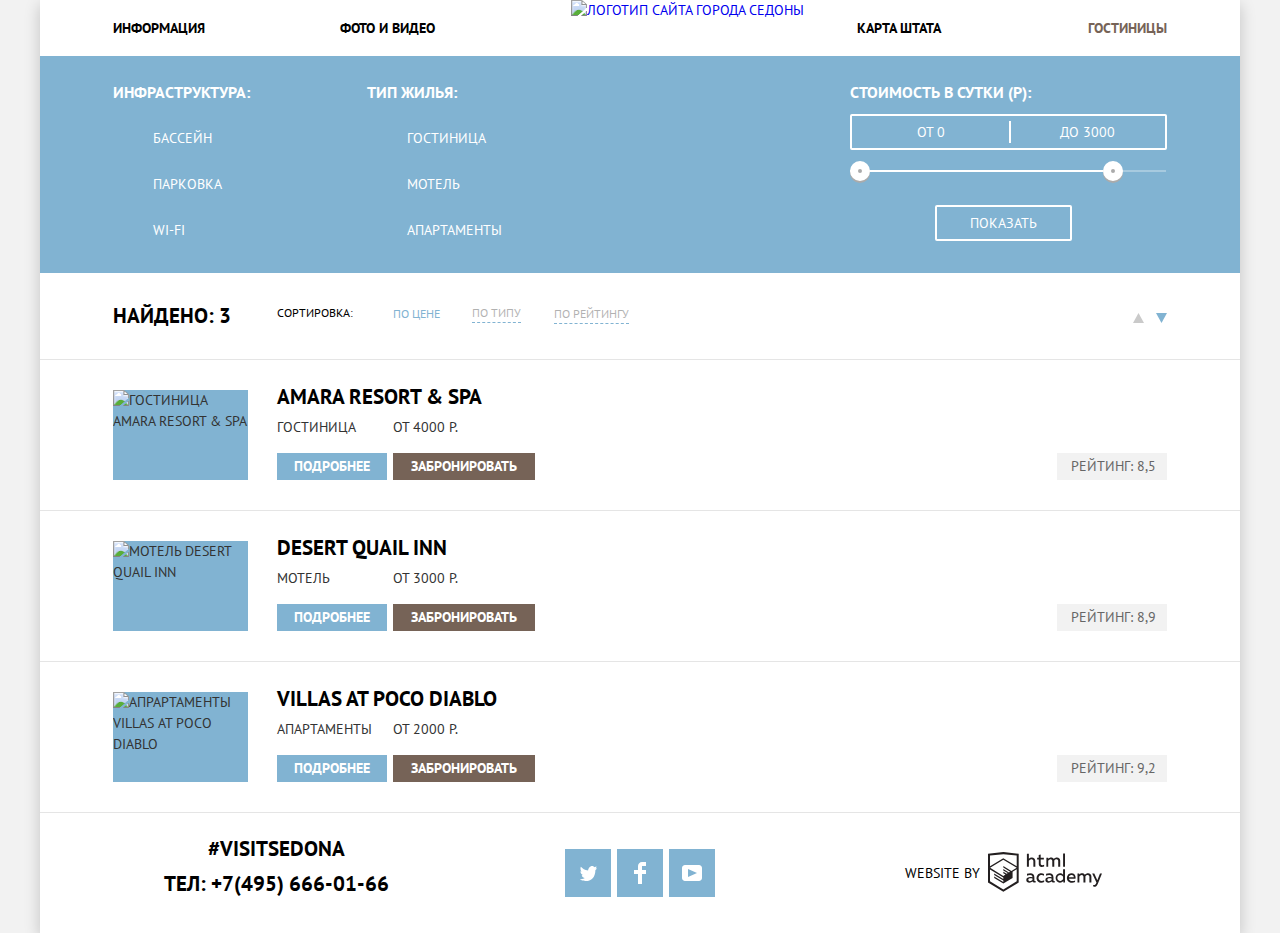
==== commit 07c8a2e4: "исправление по критерию Б14" ====
--- a/catalog.html
+++ b/catalog.html
@@ -5,8 +5,8 @@
   <meta charset="utf-8">
   <title>HTML Academy: Седона</title>
   <link rel="icon" href="favicon.ico">
-  <link rel="icon" href="img/Favicons/32.svg" type="image/svg+xml">
-  <link rel="apple-touch-icon" href="img/Favicons/180.png">
+  <link rel="icon" href="img/favicons/32.svg" type="image/svg+xml">
+  <link rel="apple-touch-icon" href="img/favicons/180.png">
   <link rel="manifest" href="manifest.webmanifest">
   <link rel="stylesheet" href="https://fonts.googleapis.com/css2?family=PT+Sans:wght@400;700&display=swap">
   <link rel="stylesheet" href="css/normalize.css">
@@ -24,7 +24,7 @@
         <li><a class="navigation-link navigation-link-current">Гостиницы</a></li>
       </ul>
     </nav>
-    <a class="main-header-logo" href="index.html"><img src="img/Icons/logo-sedona.png" alt="Логотип сайта города Седоны"
+    <a class="main-header-logo" href="index.html"><img src="img/icons/logo-sedona.png" alt="Логотип сайта города Седоны"
         width="138" height="70"></a>
   </header>
 
@@ -114,7 +114,7 @@
 
       <ul class="search-results-list">
         <li class="search-results-item">
-          <img class="item-results-img" src="img/Content/amara-resort.jpg" alt="Гостиница Amara resort & spa"
+          <img class="item-results-img" src="img/content/amara-resort.jpg" alt="Гостиница Amara resort & spa"
             width="135" height="90">
           <div class="card-info">
             <h3 class="info-hotel-title"><a class="info-hotel-link" href="#">Amara resort & spa</a></h3>
@@ -132,7 +132,7 @@
           </div>
         </li>
         <li class="search-results-item">
-          <img class="item-results-img" src="img/Content/desert-quail.jpg" alt="Мотель Desert quail inn" width="135"
+          <img class="item-results-img" src="img/content/desert-quail.jpg" alt="Мотель Desert quail inn" width="135"
             height="90">
           <div class="card-info">
             <h3 class="info-hotel-title"><a class="info-hotel-link" href="#">Desert quail inn</a></h3>
@@ -150,7 +150,7 @@
           </div>
         </li>
         <li class="search-results-item">
-          <img class="item-results-img" src="img/Content/villas-at-poco-diablo.jpg"
+          <img class="item-results-img" src="img/content/villas-at-poco-diablo.jpg"
             alt="Апрартаменты Villas at poco diablo" width="135" height="90">
           <div class="card-info">
             <h3 class="info-hotel-title"><a class="info-hotel-link" href="#">Villas at poco diablo</a></h3>
--- a/css/style.min.css
+++ b/css/style.min.css
@@ -1 +1 @@
-:root{--basic-white:#ffffff;--basic-light-blue:#81b3d2;--basic-mid-blue:#669ec0;--basic-dark-blue:#5496bd;--basic-light-grey:#f2f2f2;--basic-mid-grey:#eeeeee;--basic-dark-grey:#a9a9a9;--basic-light-brown:#766357;--basic-mid-brown:#604e43;--basic-dark-brown:#503e33;--basic-black:#000000;--basic-extra-dark:#333333;--special-light-grey:#cacaca;--special-dark-grey:#666666;--special-grey:#bdbbbc;--special-dark:#231f20;--special-dark-blue:#ebebeb;--special-mid-blue:#e5e5e5;--special-white:rgba(255, 255, 255, 0.9)}.page-body{width:1200px;margin:0 auto;padding:0;font-family:"PT Sans",Arial,Helvetica,sans-serif;font-style:normal;font-size:14px;line-height:21px;font-weight:400;color:var(--basic-extra-dark);text-transform:uppercase;background-color:var(--basic-white);-webkit-box-shadow:0 5px 15px rgba(0,1,1,.2);box-shadow:0 5px 15px rgba(0,1,1,.2);min-height:100%;display:-ms-grid;display:grid;-ms-grid-rows:-webkit-min-content 1fr -webkit-min-content;-ms-grid-rows:min-content 1fr min-content;grid-template-rows:-webkit-min-content 1fr -webkit-min-content;grid-template-rows:min-content 1fr min-content;-ms-flex-line-pack:start;align-content:start}a{text-decoration:none}img{max-width:100%;height:auto}.visually-hidden{position:absolute;clip:rect(0 0 0 0);width:1px;height:1px;margin:-1px}.page{height:100%;background-color:var(--basic-light-grey)}.main-header{margin-bottom:0;position:relative}.main-header-logo{position:absolute;top:0;left:531px}.container{width:1200px;margin:0 auto;padding:0}.main-navigation{margin:0;padding:0;font-weight:700;font-size:14px;line-height:26px;color:var(--basic-black);background-color:transparent}.site-navigation{margin:auto 0;padding:0;min-height:56px;list-style:none;display:-ms-grid;display:grid;-ms-grid-columns:1fr 1fr 2fr 1fr 1fr;grid-template-columns:1fr 1fr 2fr 1fr 1fr;-webkit-box-align:center;-ms-flex-align:center;align-items:center}.site-navigation li:nth-child(4n+1){-ms-grid-column:1;-ms-grid-column-span:1;grid-column:1/2;padding-left:73px}.site-navigation li:nth-child(4n+2){-ms-grid-column:2;-ms-grid-column-span:1;grid-column:2/3;padding-left:100px}.site-navigation li:nth-child(4n+3),.site-navigation li:nth-child(4n+4){-ms-grid-column:4;-ms-grid-column-span:1;grid-column:4/5;text-align:right;padding-right:99px}.site-navigation li:nth-child(4n+4){-ms-grid-column:5;grid-column:5/6;padding-right:73px}.navigation-link{color:var(--basic-black)}.navigation-link:focus,.navigation-link:hover{color:var(--basic-light-blue)}.navigation-link:active{color:var(--basic-black);opacity:.3}.navigation-link-current{color:var(--basic-light-brown)}.welcome{height:509px;background-image:url(../img/Background/background-welcome.jpg);background-color:var(--basic-light-blue);background-repeat:no-repeat;margin:0;padding-top:77px;-webkit-box-sizing:border-box;box-sizing:border-box;display:-webkit-box;display:-ms-flexbox;display:flex;-webkit-box-orient:vertical;-webkit-box-direction:normal;-ms-flex-direction:column;flex-direction:column;-webkit-box-pack:justify;-ms-flex-pack:justify;justify-content:space-between;-webkit-box-align:center;-ms-flex-align:center;align-items:center}.welcome-img{width:458px;height:352px;margin:0 auto}.welcome::after{content:url(../img/Background/welcome-bottom-shape.png);height:57px;margin:0;padding:0}.features-list-title,.features-slogan{line-height:26px;text-align:center;margin-top:43px}.features-slogan{font-weight:700;font-size:21px}.features-list-title{color:var(--basic-extra-dark);font-size:14px;margin-bottom:51px}.features-list,.tips-list{list-style:none;margin:0;padding:0}.features-list{display:-ms-grid;display:grid;-ms-grid-columns:1fr 1fr 1fr;grid-template-columns:1fr 1fr 1fr;-ms-grid-rows:-webkit-min-content 256px 256px;-ms-grid-rows:min-content 256px 256px;grid-template-rows:-webkit-min-content 256px 256px;grid-template-rows:min-content 256px 256px;-webkit-box-align:center;-ms-flex-align:center;align-items:center}.features-list>:nth-child(1){-ms-grid-row:1;-ms-grid-column:1}.features-list>:nth-child(2){-ms-grid-row:1;-ms-grid-column:2}.features-list>:nth-child(3){-ms-grid-row:1;-ms-grid-column:3}.features-list>:nth-child(4){-ms-grid-row:2;-ms-grid-column:1}.features-list>:nth-child(5){-ms-grid-row:2;-ms-grid-column:2}.features-list>:nth-child(6){-ms-grid-row:2;-ms-grid-column:3}.features-list>:nth-child(7){-ms-grid-row:3;-ms-grid-column:1}.features-list>:nth-child(8){-ms-grid-row:3;-ms-grid-column:2}.features-list>:nth-child(9){-ms-grid-row:3;-ms-grid-column:3}.image-item{grid-column:1/-1;width:1200px;color:var(--basic-white);background-color:var(--basic-light-blue);margin:0;padding:0;display:-webkit-box;display:-ms-flexbox;display:flex;-ms-flex-wrap:wrap;flex-wrap:wrap;-webkit-box-align:center;-ms-flex-align:center;align-items:center}.card,.card h3,.card p{-webkit-box-sizing:border-box;box-sizing:border-box}.card{width:400px;padding:47px 49px 54px;display:-webkit-box;display:-ms-flexbox;display:flex;-webkit-box-orient:vertical;-webkit-box-direction:normal;-ms-flex-direction:column;flex-direction:column;-webkit-box-pack:center;-ms-flex-pack:center;justify-content:center}.card h3,.card p{margin-top:0;margin-bottom:25px}.card p{margin-top:25px;margin-bottom:0}.card-img-to-left,.tips-item img{-webkit-box-ordinal-group:0;-ms-flex-order:-1;order:-1}.features-item,.tips-item{font-weight:400;font-size:14px;line-height:21px;text-align:center}.features-item h3,.tips-item h3{font-weight:700;font-size:21px;line-height:21px}.no-image-item{width:400px;min-height:256px;-webkit-box-sizing:border-box;box-sizing:border-box;background-color:var(--basic-mid-grey)}.no-image-item .card{padding-left:69px;padding-right:69px}.tips-list{display:-ms-grid;display:grid;-ms-grid-columns:1fr 1fr 1fr;grid-template-columns:1fr 1fr 1fr}.tips-item,.tips-item h3{-webkit-box-sizing:border-box;box-sizing:border-box}.tips-item{min-height:330px;width:400px;color:var(--basic-black);background-color:var(--basic-white);padding-right:50px;padding-left:50px;padding-bottom:68px;display:-webkit-box;display:-ms-flexbox;display:flex;-webkit-box-orient:vertical;-webkit-box-direction:normal;-ms-flex-direction:column;flex-direction:column;-webkit-box-pack:end;-ms-flex-pack:end;justify-content:flex-end;-webkit-box-align:center;-ms-flex-align:center;align-items:center}.tips-item h3{margin-top:28px;margin-bottom:25px}.tips-item p{color:var(--basic-extra-dark);margin-top:0}.hotel-appointment{font-weight:700;font-size:14px;line-height:24px;color:var(--basic-black);text-align:center;margin-top:56px}.hotel-appointment h2{font-size:30px;line-height:24px;padding-right:9px}.appointment-info{font-weight:400;font-size:14px;margin-top:35px;line-height:24px}.appointment-hotel-search{margin-top:42px;margin-left:auto;margin-right:auto;padding:0;width:568px;position:relative;display:-webkit-box;display:-ms-flexbox;display:flex;-webkit-box-orient:vertical;-webkit-box-direction:normal;-ms-flex-direction:column;flex-direction:column}.appointment-form-dropdown{background-color:var(--basic-light-brown);height:86px;font-size:21px;display:-webkit-box;display:-ms-flexbox;display:flex;-webkit-box-pack:center;-ms-flex-pack:center;justify-content:center;-webkit-box-align:center;-ms-flex-align:center;align-items:center}.appointment-form-dropdown a{color:var(--basic-white)}.appointment-form-dropdown:focus,.appointment-form-dropdown:hover{background-color:var(--basic-mid-brown)}.appointment-form-dropdown:active{background-color:var(--basic-dark-brown)}.appointment-form-dropdown:active a,.find-button:active span{opacity:.3}.appointment-form{min-height:395px;-webkit-box-sizing:border-box;box-sizing:border-box;margin:0;padding:55px;position:absolute;top:100%;background-color:var(--basic-white);-webkit-box-shadow:0 7px 15px rgba(0,1,1,.15);box-shadow:0 7px 15px rgba(0,1,1,.15);-webkit-box-orient:vertical;-webkit-box-direction:normal;-ms-flex-direction:column;flex-direction:column}.appointment-form,.appointment-item,.appointment-items{display:-webkit-box;display:-ms-flexbox;display:flex;-webkit-box-pack:justify;-ms-flex-pack:justify;justify-content:space-between}.appointment-items{min-height:173px;-webkit-box-orient:vertical;-webkit-box-direction:normal;-ms-flex-direction:column;flex-direction:column}.appointment-item{position:relative;-webkit-box-align:center;-ms-flex-align:center;align-items:center}.appointment--date-input{margin:0;padding:0}.appointment-input{font-family:inherit;font-size:inherit;font-weight:inherit;text-transform:uppercase;color:var(--basic-black);background-color:var(--basic-light-grey);width:346px;height:38px;text-indent:10px;-webkit-box-sizing:border-box;box-sizing:border-box;border:0}.appointment-input:hover{background-color:var(--special-dark-blue)}.appointment-input:focus{background-color:var(--basic-white);border:2px solid var(--special-mid-blue)}.calendar-icon{position:absolute;top:8px;right:10px}.calendar-icon:focus path,.calendar-icon:hover path{fill:var(--basic-black)}.calendar-icon:active path{fill:var(--basic-light-blue)}.half-item,.half-items{display:-webkit-box;display:-ms-flexbox;display:flex;-webkit-box-pack:justify;-ms-flex-pack:justify;justify-content:space-between;-webkit-box-align:center;-ms-flex-align:center;align-items:center}.half-item{width:226px}.half-item-to-right{-webkit-box-pack:end;-ms-flex-pack:end;justify-content:flex-end}.half-item-to-right label{margin-right:28px}input[type=number]{-webkit-appearance:textfield;-moz-appearance:textfield;appearance:textfield}input[type=number]::-webkit-inner-spin-button,input[type=number]::-webkit-outer-spin-button{-webkit-appearance:none}.number-counter{display:-webkit-box;display:-ms-flexbox;display:flex}.number-input{padding:0;border:0;background:var(--basic-light-grey);height:38px;width:38px;text-align:center;font-size:14px}.number-input-button{cursor:pointer;display:-webkit-box;display:-ms-flexbox;display:flex;-webkit-box-pack:center;-ms-flex-pack:center;justify-content:center;-webkit-box-align:center;-ms-flex-align:center;align-items:center}.number-input-button:focus path,.number-input-button:focus rect,.number-input-button:hover path,.number-input-button:hover rect{fill:var(--basic-black)}.number-input-button:active path,.number-input-button:active rect{fill:var(--basic-light-blue)}.find-button{height:58px;width:458px;font-weight:700;font-size:21px;line-height:26px;color:var(--basic-white);text-transform:uppercase;border:0;background-color:var(--basic-light-blue)}.find-button:focus,.find-button:hover{background-color:var(--basic-mid-blue)}.find-button:active{background-color:var(--basic-dark-blue)}.main-map{width:1200px;height:593px;background-color:var(--basic-dark-grey);background-image:url(/img/Content/map.jpg)}.hotel-search-section{background-color:var(--basic-light-blue);background-image:url(/img/Background/filter-background.jpg);background-repeat:no-repeat;width:1200px;height:217px;margin:0;padding-top:26px;-webkit-box-sizing:border-box;box-sizing:border-box;color:var(--basic-white)}.hotel-search-form{display:-ms-grid;display:grid;-ms-grid-columns:73px -webkit-max-content 117px -webkit-max-content 1fr -webkit-max-content 73px;-ms-grid-columns:73px max-content 117px max-content 1fr max-content 73px;grid-template-columns:73px -webkit-max-content 117px -webkit-max-content 1fr -webkit-max-content 73px;grid-template-columns:73px max-content 117px max-content 1fr max-content 73px}.coast-search-field,.hotel-type,.infrastructure{border:0;padding:0;margin:0}.checkbox-subtitle,.search-form-subtitle{font-size:16px;font-weight:700;margin-bottom:11px}.checkbox-subtitle{margin-bottom:25px}.search-form-checkbox{margin-bottom:25px}.coast-per-day,.hotel-type,.infrastructure{-ms-grid-column:2;-ms-grid-column-span:1;grid-column:2/3;display:-webkit-box;display:-ms-flexbox;display:flex;-webkit-box-orient:vertical;-webkit-box-direction:normal;-ms-flex-direction:column;flex-direction:column}.coast-per-day,.hotel-type{-ms-grid-column:4;grid-column:4/5}.coast-per-day{-ms-grid-column:6;grid-column:6/7}.checkbox-field label{position:relative;display:block;cursor:pointer;-webkit-user-select:none;-moz-user-select:none;-ms-user-select:none;user-select:none;padding-left:40px;padding-bottom:25px}.search-form-checkbox+label::before{content:"";position:absolute;height:23px;width:23px;left:0;top:-1px;background-image:url(/img/Icons/checkbox-shape.svg)}.search-form-checkbox:checked+label::before{content:"";position:absolute;height:23px;width:23px;left:0;top:-1px;background-image:url(/img/Icons/checkbox-checked-shape.svg)}.search-form-checkbox:checked+label::after{content:"";position:absolute;height:17px;width:22px;left:4px;top:0;background-image:url(/img/Icons/check-sign.svg)}.search-form-checkbox:disabled+label::before{content:"";position:absolute;height:23px;width:23px;left:0;top:-1px;background-image:url(/img/Icons/checkbox-disable-shape.svg)}.search-form-checkbox:checked:disabled+label::before{content:"";position:absolute;height:23px;width:23px;left:0;top:-1px;background-image:url(/img/Icons/checkbox-checked-disable-shape.svg)}.search-form-checkbox:checked:disabled+label::after{content:"";position:absolute;height:17px;width:22px;left:4px;top:0;background-image:url(/img/Icons/check-sign-disabled.svg)}.price-controls{width:313px;height:32px;position:relative;background-color:transparent;border:2px solid var(--basic-white);border-radius:2px;display:-webkit-box;display:-ms-flexbox;display:flex;-ms-flex-pack:distribute;justify-content:space-around;-webkit-box-align:center;-ms-flex-align:center;align-items:center}.price-controls:before{content:"";width:2px;height:22px;background:var(--basic-white);position:absolute;left:157px}.max-price,.min-price{padding-left:15px;-webkit-box-sizing:border-box;box-sizing:border-box}.range-controls{width:316px;height:35px;position:relative;padding-top:20px}.range-controls .bar,.range-controls .scale{height:2px;background-color:var(--basic-white)}.range-controls .scale{opacity:.3}.range-controls .bar{position:absolute;top:20px;width:80%}.range-controls .toggle{position:absolute;left:0;top:11px;width:4px;height:4px;padding:0;background-color:#ababab;border:8px solid var(--basic-white);border-radius:50%;-webkit-box-shadow:0 2px 0 0 #ababab;box-shadow:0 2px 0 0 #ababab;cursor:pointer}.range-controls .toggle-max{left:252px}.coast-search-button{width:137px;height:36px;font-family:inherit;color:var(--basic-white);text-transform:uppercase;border:2px solid var(--basic-white);border-radius:2px;background-color:transparent;margin-left:85px}.coast-search-button:hover{color:var(--basic-black);background-color:var(--basic-white)}.toggle:hover{-webkit-transform:scale(1.2);-ms-transform:scale(1.2);transform:scale(1.2);-webkit-transition:-webkit-transform .2s;-o-transition:transform .2s;transition:transform .2s;transition:transform .2s,-webkit-transform .2s}.search-results-header,.sorting-type{-webkit-box-align:start;-ms-flex-align:start;align-items:flex-start}.search-results-header{color:var(--basic-black);font-size:21px;line-height:26px;font-weight:700;height:86px;margin:0;padding:0;border-bottom:1px solid var(--special-mid-blue);display:-ms-grid;display:grid;-ms-grid-columns:73px 135px 29px 1fr -webkit-max-content 73px;-ms-grid-columns:73px 135px 29px 1fr max-content 73px;grid-template-columns:73px 135px 29px 1fr -webkit-max-content 73px;grid-template-columns:73px 135px 29px 1fr max-content 73px}.search-results-header p{-ms-grid-column:2;-ms-grid-column-span:1;grid-column:2/3;-ms-grid-row-align:center;align-self:center}.sorting-type{font-size:12px;line-height:18px;font-weight:400;margin-top:31px;-ms-grid-column:4;-ms-grid-column-span:1;grid-column:4/5;display:-webkit-box;display:-ms-flexbox;display:flex}.sorting-type-list{list-style:none;padding:0}.results-sort-list,.search-results-list{list-style:none;margin:0;padding:0}.results-sort-list,.sorting-type-list{display:-webkit-box;display:-ms-flexbox;display:flex}.sorting-type-list{margin:0 0 0 7px;-webkit-box-align:start;-ms-flex-align:start;align-items:flex-start;-ms-flex-wrap:wrap;flex-wrap:wrap}.results-sort-list{-ms-grid-column:5;-ms-grid-column-span:1;grid-column:5/6;align-self:center}.sorting-type-link a{color:var(--basic-black);opacity:.3}.sorting-type-link{margin-left:32px;border-bottom:1px dashed var(--basic-light-blue)}.sorting-type-list li:nth-child(odd){margin-top:1px;margin-left:33px}.sorting-type-link a:focus,.sorting-type-link a:hover{color:var(--basic-light-blue);opacity:1}.sorting-link-current,.sorting-type-link:active{border-bottom:none}.sorting-type-link a:active{color:var(--basic-black);opacity:1}.sorting-link-current a{color:var(--basic-light-blue);opacity:1}.results-sort-item{margin-left:12px}.results-sort-link path{fill:var(--special-light-grey)}.results-sort-link:focus path,.results-sort-link:hover path{fill:var(--basic-black)}.results-sort-link-current path,.results-sort-link:active path{fill:var(--basic-light-blue)}.search-results-list{display:-webkit-box;display:-ms-flexbox;display:flex;-webkit-box-orient:vertical;-webkit-box-direction:normal;-ms-flex-direction:column;flex-direction:column}.search-results-item{margin:0;padding:0 73px;height:150px;grid-column:2/-2;display:-ms-grid;display:grid;-ms-grid-columns:135px 29px 1fr 29px 110px;grid-template-columns:135px 29px 1fr 29px 110px;-webkit-box-align:center;-ms-flex-align:center;align-items:center;border-bottom:1px solid var(--special-mid-blue)}.item-results-img{background-color:var(--basic-light-blue);-ms-grid-column:1;-ms-grid-column-span:1;grid-column:1/2}.card-info{-ms-grid-column:3;-ms-grid-column-span:1;grid-column:3/4;display:-ms-grid;display:grid;grid-template-areas:"title title title" "type coast ." "info booking .";-webkit-column-gap:6px;-moz-column-gap:6px;column-gap:6px;margin-top:24px;margin-bottom:30px;-ms-grid-columns:-webkit-min-content 6px -webkit-min-content 6px 1fr;-ms-grid-columns:min-content 6px min-content 6px 1fr;grid-template-columns:-webkit-min-content -webkit-min-content 1fr;grid-template-columns:min-content min-content 1fr;-ms-grid-rows:auto auto auto;grid-template-rows:auto auto auto}.rating-info{min-height:150px;-ms-grid-column:5;-ms-grid-column-span:1;grid-column:5/6;display:-webkit-box;display:-ms-flexbox;display:flex;-ms-flex-wrap:wrap;flex-wrap:wrap;-webkit-box-pack:end;-ms-flex-pack:end;justify-content:flex-end;-ms-flex-line-pack:justify;align-content:space-between}.info-hotel-title{-ms-grid-row:1;-ms-grid-column:1;-ms-grid-column-span:5;font-size:21px;line-height:26px;font-weight:700;color:var(--basic-black);grid-area:title;margin:0;padding:0}.info-hotel-link{color:inherit}.info-hotel-link:focus,.info-hotel-link:hover{color:var(--basic-light-blue)}.info-hotel-link:active{color:var(--basic-black);opacity:.3}.info-hotel-coast,.info-hotel-type{-ms-grid-row:2;-ms-grid-column:1;grid-area:type;margin:7px 0;padding:0}.info-hotel-coast{-ms-grid-column:3;grid-area:coast}.booking-button,.more-info-button{-ms-grid-row:3;-ms-grid-column:1;margin-top:8px;background-color:var(--basic-light-blue);width:110px;height:27px;grid-area:info;display:-webkit-box;display:-ms-flexbox;display:flex;-webkit-box-pack:center;-ms-flex-pack:center;justify-content:center;-webkit-box-align:center;-ms-flex-align:center;align-items:center}.booking-button{-ms-grid-column:3;background-color:var(--basic-light-brown);width:142px;grid-area:booking}.booking-button a,.more-info-button a{color:var(--basic-white);font-weight:700}.more-info-button:focus,.more-info-button:hover{background-color:var(--basic-mid-blue)}.more-info-button:active{background-color:var(--basic-dark-blue)}.booking-button:active a,.more-info-button:active a{opacity:.3}.booking-button:focus,.booking-button:hover{background-color:var(--basic-mid-brown)}.booking-button:active{background-color:var(--basic-dark-brown)}.item-results-stars{display:inline-block;height:17px;margin-top:29px;margin-right:-1px;background-image:url(/img/Icons/star-shape.svg);background-repeat:space}.stars-1{width:18px}.stars-2{width:calc(18px*2 + 6px)}.stars-3{width:calc(18px*3 + 12px)}.stars-4{width:calc(18px*4 + 18px)}.stars-5{width:calc(18px*5 + 24px)}.item-results-rating{color:var(--special-dark-grey);background-color:var(--basic-light-grey);width:110px;height:27px;margin-bottom:30px;padding-left:3px;display:-webkit-box;display:-ms-flexbox;display:flex;-webkit-box-pack:center;-ms-flex-pack:center;justify-content:center;-webkit-box-align:center;-ms-flex-align:center;align-items:center}.index-footer{margin-top:-120px;z-index:20}.main-footer{color:var(--basic-black);background-color:var(--special-white);min-height:120px;display:-ms-grid;display:grid;-ms-grid-columns:73px 327px 400px 327px 73px;grid-template-columns:73px 327px 400px 327px 73px;-ms-grid-rows:-webkit-min-content;-ms-grid-rows:min-content;grid-template-rows:-webkit-min-content;grid-template-rows:min-content;-ms-flex-line-pack:center;align-content:center}.main-footer>:nth-child(1){-ms-grid-row:1;-ms-grid-column:1}.main-footer>:nth-child(2){-ms-grid-row:1;-ms-grid-column:2}.main-footer>:nth-child(3){-ms-grid-row:1;-ms-grid-column:3}.main-footer>:nth-child(4){-ms-grid-row:1;-ms-grid-column:4}.main-footer>:nth-child(5){-ms-grid-row:1;-ms-grid-column:5}.footer-contacts{font-size:21px;line-height:26px;font-weight:700;padding:1px 0;-ms-grid-column:2;-ms-grid-column-span:1;grid-column:2/3;display:-webkit-box;display:-ms-flexbox;display:flex;-webkit-box-orient:vertical;-webkit-box-direction:normal;-ms-flex-direction:column;flex-direction:column;-webkit-box-pack:justify;-ms-flex-pack:justify;justify-content:space-between;-webkit-box-align:center;-ms-flex-align:center;align-items:center}.footer-contacts :nth-child(even){margin-bottom:14px}.footer-phone-link{color:inherit}.footer-social{list-style:none;margin:0;padding:0;-ms-grid-column:3;-ms-grid-column-span:1;grid-column:3/4}.footer-social li{margin:0 3px;height:48px;width:46px}.footer-copyright,.footer-social,.social-button{display:-webkit-box;display:-ms-flexbox;display:flex;-webkit-box-pack:center;-ms-flex-pack:center;justify-content:center;-webkit-box-align:center;-ms-flex-align:center;align-items:center}.footer-copyright{-ms-grid-column:4;-ms-grid-column-span:1;grid-column:4/5}.footer-social ul{list-style:none}.social-button svg{fill:var(--basic-white)}.social-button{background-color:var(--basic-light-blue);width:46px;height:48px}.social-button:focus,.social-button:hover{background-color:var(--basic-mid-blue)}.social-button:active path{background-color:var(--basic-dark-blue);opacity:.3}.copyright-button{fill:var(--special-dark);margin-top:2px;margin-left:8px}.copyright-button:focus path,.copyright-button:hover path{fill:var(--basic-light-blue)}.copyright-button:active path{fill:var(--special-grey)}
+:root{--basic-white:#ffffff;--basic-light-blue:#81b3d2;--basic-mid-blue:#669ec0;--basic-dark-blue:#5496bd;--basic-light-grey:#f2f2f2;--basic-mid-grey:#eeeeee;--basic-dark-grey:#a9a9a9;--basic-light-brown:#766357;--basic-mid-brown:#604e43;--basic-dark-brown:#503e33;--basic-black:#000000;--basic-extra-dark:#333333;--special-light-grey:#cacaca;--special-dark-grey:#666666;--special-grey:#bdbbbc;--special-dark:#231f20;--special-dark-blue:#ebebeb;--special-mid-blue:#e5e5e5;--special-white:rgba(255, 255, 255, 0.9)}.page-body{width:1200px;margin:0 auto;padding:0;font-family:"PT Sans",Arial,Helvetica,sans-serif;font-style:normal;font-size:14px;line-height:21px;font-weight:400;color:var(--basic-extra-dark);text-transform:uppercase;background-color:var(--basic-white);-webkit-box-shadow:0 5px 15px rgba(0,1,1,.2);box-shadow:0 5px 15px rgba(0,1,1,.2);min-height:100%;display:-ms-grid;display:grid;-ms-grid-rows:-webkit-min-content 1fr -webkit-min-content;-ms-grid-rows:min-content 1fr min-content;grid-template-rows:-webkit-min-content 1fr -webkit-min-content;grid-template-rows:min-content 1fr min-content;-ms-flex-line-pack:start;align-content:start}a{text-decoration:none}img{max-width:100%;height:auto}.visually-hidden{position:absolute;clip:rect(0 0 0 0);width:1px;height:1px;margin:-1px}.page{height:100%;background-color:var(--basic-light-grey)}.main-header{margin-bottom:0;position:relative}.main-header-logo{position:absolute;top:0;left:531px}.container{width:1200px;margin:0 auto;padding:0}.main-navigation{margin:0;padding:0;font-weight:700;font-size:14px;line-height:26px;color:var(--basic-black);background-color:transparent}.site-navigation{margin:auto 0;padding:0;min-height:56px;list-style:none;display:-ms-grid;display:grid;-ms-grid-columns:1fr 1fr 2fr 1fr 1fr;grid-template-columns:1fr 1fr 2fr 1fr 1fr;-webkit-box-align:center;-ms-flex-align:center;align-items:center}.site-navigation li:nth-child(4n+1){-ms-grid-column:1;-ms-grid-column-span:1;grid-column:1/2;padding-left:73px}.site-navigation li:nth-child(4n+2){-ms-grid-column:2;-ms-grid-column-span:1;grid-column:2/3;padding-left:100px}.site-navigation li:nth-child(4n+3),.site-navigation li:nth-child(4n+4){-ms-grid-column:4;-ms-grid-column-span:1;grid-column:4/5;text-align:right;padding-right:99px}.site-navigation li:nth-child(4n+4){-ms-grid-column:5;grid-column:5/6;padding-right:73px}.navigation-link{color:var(--basic-black)}.navigation-link:focus,.navigation-link:hover{color:var(--basic-light-blue)}.navigation-link:active{color:var(--basic-black);opacity:.3}.navigation-link-current{color:var(--basic-light-brown)}.welcome{height:509px;background-image:url(../img/background/background-welcome.jpg);background-color:var(--basic-light-blue);background-repeat:no-repeat;margin:0;padding-top:77px;-webkit-box-sizing:border-box;box-sizing:border-box;display:-webkit-box;display:-ms-flexbox;display:flex;-webkit-box-orient:vertical;-webkit-box-direction:normal;-ms-flex-direction:column;flex-direction:column;-webkit-box-pack:justify;-ms-flex-pack:justify;justify-content:space-between;-webkit-box-align:center;-ms-flex-align:center;align-items:center}.welcome-img{width:458px;height:352px;margin:0 auto}.welcome::after{content:url(../img/background/welcome-bottom-shape.png);height:57px;margin:0;padding:0}.features-list-title,.features-slogan{line-height:26px;text-align:center;margin-top:43px}.features-slogan{font-weight:700;font-size:21px}.features-list-title{color:var(--basic-extra-dark);font-size:14px;margin-bottom:51px}.features-list,.tips-list{list-style:none;margin:0;padding:0}.features-list{display:-ms-grid;display:grid;-ms-grid-columns:1fr 1fr 1fr;grid-template-columns:1fr 1fr 1fr;-ms-grid-rows:-webkit-min-content 256px 256px;-ms-grid-rows:min-content 256px 256px;grid-template-rows:-webkit-min-content 256px 256px;grid-template-rows:min-content 256px 256px;-webkit-box-align:center;-ms-flex-align:center;align-items:center}.features-list>:nth-child(1){-ms-grid-row:1;-ms-grid-column:1}.features-list>:nth-child(2){-ms-grid-row:1;-ms-grid-column:2}.features-list>:nth-child(3){-ms-grid-row:1;-ms-grid-column:3}.features-list>:nth-child(4){-ms-grid-row:2;-ms-grid-column:1}.features-list>:nth-child(5){-ms-grid-row:2;-ms-grid-column:2}.features-list>:nth-child(6){-ms-grid-row:2;-ms-grid-column:3}.features-list>:nth-child(7){-ms-grid-row:3;-ms-grid-column:1}.features-list>:nth-child(8){-ms-grid-row:3;-ms-grid-column:2}.features-list>:nth-child(9){-ms-grid-row:3;-ms-grid-column:3}.image-item{grid-column:1/-1;width:1200px;color:var(--basic-white);background-color:var(--basic-light-blue);margin:0;padding:0;display:-webkit-box;display:-ms-flexbox;display:flex;-ms-flex-wrap:wrap;flex-wrap:wrap;-webkit-box-align:center;-ms-flex-align:center;align-items:center}.card,.card h3,.card p{-webkit-box-sizing:border-box;box-sizing:border-box}.card{width:400px;padding:47px 49px 54px;display:-webkit-box;display:-ms-flexbox;display:flex;-webkit-box-orient:vertical;-webkit-box-direction:normal;-ms-flex-direction:column;flex-direction:column;-webkit-box-pack:center;-ms-flex-pack:center;justify-content:center}.card h3,.card p{margin-top:0;margin-bottom:25px}.card p{margin-top:25px;margin-bottom:0}.card-img-to-left,.tips-item img{-webkit-box-ordinal-group:0;-ms-flex-order:-1;order:-1}.features-item,.tips-item{font-weight:400;font-size:14px;line-height:21px;text-align:center}.features-item h3,.tips-item h3{font-weight:700;font-size:21px;line-height:21px}.no-image-item{width:400px;min-height:256px;-webkit-box-sizing:border-box;box-sizing:border-box;background-color:var(--basic-mid-grey)}.no-image-item .card{padding-left:69px;padding-right:69px}.tips-list{display:-ms-grid;display:grid;-ms-grid-columns:1fr 1fr 1fr;grid-template-columns:1fr 1fr 1fr}.tips-item,.tips-item h3{-webkit-box-sizing:border-box;box-sizing:border-box}.tips-item{min-height:330px;width:400px;color:var(--basic-black);background-color:var(--basic-white);padding-right:50px;padding-left:50px;padding-bottom:68px;display:-webkit-box;display:-ms-flexbox;display:flex;-webkit-box-orient:vertical;-webkit-box-direction:normal;-ms-flex-direction:column;flex-direction:column;-webkit-box-pack:end;-ms-flex-pack:end;justify-content:flex-end;-webkit-box-align:center;-ms-flex-align:center;align-items:center}.tips-item h3{margin-top:28px;margin-bottom:25px}.tips-item p{color:var(--basic-extra-dark);margin-top:0}.hotel-appointment{font-weight:700;font-size:14px;line-height:24px;color:var(--basic-black);text-align:center;margin-top:56px}.hotel-appointment h2{font-size:30px;line-height:24px;padding-right:9px}.appointment-info{font-weight:400;font-size:14px;margin-top:35px;line-height:24px}.appointment-hotel-search{margin-top:42px;margin-left:auto;margin-right:auto;padding:0;width:568px;position:relative;display:-webkit-box;display:-ms-flexbox;display:flex;-webkit-box-orient:vertical;-webkit-box-direction:normal;-ms-flex-direction:column;flex-direction:column}.appointment-form-dropdown{background-color:var(--basic-light-brown);height:86px;font-size:21px;display:-webkit-box;display:-ms-flexbox;display:flex;-webkit-box-pack:center;-ms-flex-pack:center;justify-content:center;-webkit-box-align:center;-ms-flex-align:center;align-items:center}.appointment-form-dropdown a{color:var(--basic-white)}.appointment-form-dropdown:focus,.appointment-form-dropdown:hover{background-color:var(--basic-mid-brown)}.appointment-form-dropdown:active{background-color:var(--basic-dark-brown)}.appointment-form-dropdown:active a,.find-button:active span{opacity:.3}.appointment-form{min-height:395px;-webkit-box-sizing:border-box;box-sizing:border-box;margin:0;padding:55px;position:absolute;top:100%;background-color:var(--basic-white);-webkit-box-shadow:0 7px 15px rgba(0,1,1,.15);box-shadow:0 7px 15px rgba(0,1,1,.15);-webkit-box-orient:vertical;-webkit-box-direction:normal;-ms-flex-direction:column;flex-direction:column}.appointment-form,.appointment-item,.appointment-items{display:-webkit-box;display:-ms-flexbox;display:flex;-webkit-box-pack:justify;-ms-flex-pack:justify;justify-content:space-between}.appointment-items{min-height:173px;-webkit-box-orient:vertical;-webkit-box-direction:normal;-ms-flex-direction:column;flex-direction:column}.appointment-item{position:relative;-webkit-box-align:center;-ms-flex-align:center;align-items:center}.appointment--date-input{margin:0;padding:0}.appointment-input{font-family:inherit;font-size:inherit;font-weight:inherit;text-transform:uppercase;color:var(--basic-black);background-color:var(--basic-light-grey);width:346px;height:38px;text-indent:10px;-webkit-box-sizing:border-box;box-sizing:border-box;border:0}.appointment-input:hover{background-color:var(--special-dark-blue)}.appointment-input:focus{background-color:var(--basic-white);border:2px solid var(--special-mid-blue)}.calendar-icon{position:absolute;top:8px;right:10px}.calendar-icon:focus path,.calendar-icon:hover path{fill:var(--basic-black)}.calendar-icon:active path{fill:var(--basic-light-blue)}.half-item,.half-items{display:-webkit-box;display:-ms-flexbox;display:flex;-webkit-box-pack:justify;-ms-flex-pack:justify;justify-content:space-between;-webkit-box-align:center;-ms-flex-align:center;align-items:center}.half-item{width:226px}.half-item-to-right{-webkit-box-pack:end;-ms-flex-pack:end;justify-content:flex-end}.half-item-to-right label{margin-right:28px}input[type=number]{-webkit-appearance:textfield;-moz-appearance:textfield;appearance:textfield}input[type=number]::-webkit-inner-spin-button,input[type=number]::-webkit-outer-spin-button{-webkit-appearance:none}.number-counter{display:-webkit-box;display:-ms-flexbox;display:flex}.number-input{padding:0;border:0;background:var(--basic-light-grey);height:38px;width:38px;text-align:center;font-size:14px}.number-input-button{cursor:pointer;display:-webkit-box;display:-ms-flexbox;display:flex;-webkit-box-pack:center;-ms-flex-pack:center;justify-content:center;-webkit-box-align:center;-ms-flex-align:center;align-items:center}.number-input-button:focus path,.number-input-button:focus rect,.number-input-button:hover path,.number-input-button:hover rect{fill:var(--basic-black)}.number-input-button:active path,.number-input-button:active rect{fill:var(--basic-light-blue)}.find-button{height:58px;width:458px;font-weight:700;font-size:21px;line-height:26px;color:var(--basic-white);text-transform:uppercase;border:0;background-color:var(--basic-light-blue)}.find-button:focus,.find-button:hover{background-color:var(--basic-mid-blue)}.find-button:active{background-color:var(--basic-dark-blue)}.main-map{width:1200px;height:593px;background-color:var(--basic-dark-grey);background-image:url(../img/background/map.jpg)}.hotel-search-section{background-color:var(--basic-light-blue);background-image:url(../img/background/filter-background.jpg);background-repeat:no-repeat;width:1200px;height:217px;margin:0;padding-top:26px;-webkit-box-sizing:border-box;box-sizing:border-box;color:var(--basic-white)}.hotel-search-form{display:-ms-grid;display:grid;-ms-grid-columns:73px -webkit-max-content 117px -webkit-max-content 1fr -webkit-max-content 73px;-ms-grid-columns:73px max-content 117px max-content 1fr max-content 73px;grid-template-columns:73px -webkit-max-content 117px -webkit-max-content 1fr -webkit-max-content 73px;grid-template-columns:73px max-content 117px max-content 1fr max-content 73px}.coast-search-field,.hotel-type,.infrastructure{border:0;padding:0;margin:0}.checkbox-subtitle,.search-form-subtitle{font-size:16px;font-weight:700;margin-bottom:11px}.checkbox-subtitle{margin-bottom:25px}.search-form-checkbox{margin-bottom:25px}.coast-per-day,.hotel-type,.infrastructure{-ms-grid-column:2;-ms-grid-column-span:1;grid-column:2/3;display:-webkit-box;display:-ms-flexbox;display:flex;-webkit-box-orient:vertical;-webkit-box-direction:normal;-ms-flex-direction:column;flex-direction:column}.coast-per-day,.hotel-type{-ms-grid-column:4;grid-column:4/5}.coast-per-day{-ms-grid-column:6;grid-column:6/7}.checkbox-field label{position:relative;display:block;cursor:pointer;-webkit-user-select:none;-moz-user-select:none;-ms-user-select:none;user-select:none;padding-left:40px;padding-bottom:25px}.visually-hidden.search-form-checkbox:focus+label{box-shadow:7px -5px 7px var(--basic-white)}.search-form-checkbox+label::before{content:"";position:absolute;height:23px;width:23px;left:0;top:-1px;background-image:url(../img/icons/checkbox-shape.svg)}.search-form-checkbox:checked+label::before{content:"";position:absolute;height:23px;width:23px;left:0;top:-1px;background-image:url(../img/icons/checkbox-checked-shape.svg)}.search-form-checkbox:checked+label::after{content:"";position:absolute;height:17px;width:22px;left:4px;top:0;background-image:url(../img/icons/check-sign.svg)}.search-form-checkbox:disabled+label::before{content:"";position:absolute;height:23px;width:23px;left:0;top:-1px;background-image:url(../img/icons/checkbox-disable-shape.svg)}.search-form-checkbox:checked:disabled+label::before{content:"";position:absolute;height:23px;width:23px;left:0;top:-1px;background-image:url(../img/icons/checkbox-checked-disable-shape.svg)}.search-form-checkbox:checked:disabled+label::after{content:"";position:absolute;height:17px;width:22px;left:4px;top:0;background-image:url(../img/icons/check-sign-disabled.svg)}.price-controls{width:313px;height:32px;position:relative;background-color:transparent;border:2px solid var(--basic-white);border-radius:2px;display:-webkit-box;display:-ms-flexbox;display:flex;-ms-flex-pack:distribute;justify-content:space-around;-webkit-box-align:center;-ms-flex-align:center;align-items:center}.price-controls:before{content:"";width:2px;height:22px;background:var(--basic-white);position:absolute;left:157px}.max-price,.min-price{padding-left:15px;-webkit-box-sizing:border-box;box-sizing:border-box}.range-controls{width:316px;height:35px;position:relative;padding-top:20px}.range-controls .bar,.range-controls .scale{height:2px;background-color:var(--basic-white)}.range-controls .scale{opacity:.3}.range-controls .bar{position:absolute;top:20px;width:80%}.range-controls .toggle{position:absolute;left:0;top:11px;width:4px;height:4px;padding:0;background-color:#ababab;border:8px solid var(--basic-white);border-radius:50%;-webkit-box-shadow:0 2px 0 0 #ababab;box-shadow:0 2px 0 0 #ababab;cursor:pointer}.range-controls .toggle-max{left:252px}.coast-search-button{width:137px;height:36px;font-family:inherit;color:var(--basic-white);text-transform:uppercase;border:2px solid var(--basic-white);border-radius:2px;background-color:transparent;margin-left:85px}.coast-search-button:hover{color:var(--basic-black);background-color:var(--basic-white)}.toggle:hover{-webkit-transform:scale(1.2);-ms-transform:scale(1.2);transform:scale(1.2);-webkit-transition:-webkit-transform .2s;-o-transition:transform .2s;transition:transform .2s;transition:transform .2s,-webkit-transform .2s}.search-results-header,.sorting-type{-webkit-box-align:start;-ms-flex-align:start;align-items:flex-start}.search-results-header{color:var(--basic-black);font-size:21px;line-height:26px;font-weight:700;height:86px;margin:0;padding:0;border-bottom:1px solid var(--special-mid-blue);display:-ms-grid;display:grid;-ms-grid-columns:73px 135px 29px 1fr -webkit-max-content 73px;-ms-grid-columns:73px 135px 29px 1fr max-content 73px;grid-template-columns:73px 135px 29px 1fr -webkit-max-content 73px;grid-template-columns:73px 135px 29px 1fr max-content 73px}.search-results-header p{-ms-grid-column:2;-ms-grid-column-span:1;grid-column:2/3;-ms-grid-row-align:center;align-self:center}.sorting-type{font-size:12px;line-height:18px;font-weight:400;margin-top:31px;-ms-grid-column:4;-ms-grid-column-span:1;grid-column:4/5;display:-webkit-box;display:-ms-flexbox;display:flex}.sorting-type-list{list-style:none;padding:0}.results-sort-list,.search-results-list{list-style:none;margin:0;padding:0}.results-sort-list,.sorting-type-list{display:-webkit-box;display:-ms-flexbox;display:flex}.sorting-type-list{margin:0 0 0 7px;-webkit-box-align:start;-ms-flex-align:start;align-items:flex-start;-ms-flex-wrap:wrap;flex-wrap:wrap}.results-sort-list{-ms-grid-column:5;-ms-grid-column-span:1;grid-column:5/6;align-self:center}.sorting-type-link a{color:var(--basic-black);opacity:.3}.sorting-type-link{margin-left:32px;border-bottom:1px dashed var(--basic-light-blue)}.sorting-type-list li:nth-child(odd){margin-top:1px;margin-left:33px}.sorting-type-link a:focus,.sorting-type-link a:hover{color:var(--basic-light-blue);opacity:1}.sorting-link-current,.sorting-type-link:active{border-bottom:none}.sorting-type-link a:active{color:var(--basic-black);opacity:1}.sorting-link-current a{color:var(--basic-light-blue);opacity:1}.results-sort-item{margin-left:12px}.results-sort-link path{fill:var(--special-light-grey)}.results-sort-link:focus path,.results-sort-link:hover path{fill:var(--basic-black)}.results-sort-link-current path,.results-sort-link:active path{fill:var(--basic-light-blue)}.search-results-list{display:-webkit-box;display:-ms-flexbox;display:flex;-webkit-box-orient:vertical;-webkit-box-direction:normal;-ms-flex-direction:column;flex-direction:column}.search-results-item{margin:0;padding:0 73px;height:150px;grid-column:2/-2;display:-ms-grid;display:grid;-ms-grid-columns:135px 29px 1fr 29px 110px;grid-template-columns:135px 29px 1fr 29px 110px;-webkit-box-align:center;-ms-flex-align:center;align-items:center;border-bottom:1px solid var(--special-mid-blue)}.item-results-img{background-color:var(--basic-light-blue);-ms-grid-column:1;-ms-grid-column-span:1;grid-column:1/2}.card-info{-ms-grid-column:3;-ms-grid-column-span:1;grid-column:3/4;display:-ms-grid;display:grid;grid-template-areas:"title title title" "type coast ." "info booking .";-webkit-column-gap:6px;-moz-column-gap:6px;column-gap:6px;margin-top:24px;margin-bottom:30px;-ms-grid-columns:-webkit-min-content 6px -webkit-min-content 6px 1fr;-ms-grid-columns:min-content 6px min-content 6px 1fr;grid-template-columns:-webkit-min-content -webkit-min-content 1fr;grid-template-columns:min-content min-content 1fr;-ms-grid-rows:auto auto auto;grid-template-rows:auto auto auto}.rating-info{min-height:150px;-ms-grid-column:5;-ms-grid-column-span:1;grid-column:5/6;display:-webkit-box;display:-ms-flexbox;display:flex;-ms-flex-wrap:wrap;flex-wrap:wrap;-webkit-box-pack:end;-ms-flex-pack:end;justify-content:flex-end;-ms-flex-line-pack:justify;align-content:space-between}.info-hotel-title{-ms-grid-row:1;-ms-grid-column:1;-ms-grid-column-span:5;font-size:21px;line-height:26px;font-weight:700;color:var(--basic-black);grid-area:title;margin:0;padding:0}.info-hotel-link{color:inherit}.info-hotel-link:focus,.info-hotel-link:hover{color:var(--basic-light-blue)}.info-hotel-link:active{color:var(--basic-black);opacity:.3}.info-hotel-coast,.info-hotel-type{-ms-grid-row:2;-ms-grid-column:1;grid-area:type;margin:7px 0;padding:0}.info-hotel-coast{-ms-grid-column:3;grid-area:coast}.booking-button,.more-info-button{-ms-grid-row:3;-ms-grid-column:1;margin-top:8px;background-color:var(--basic-light-blue);width:110px;height:27px;grid-area:info;display:-webkit-box;display:-ms-flexbox;display:flex;-webkit-box-pack:center;-ms-flex-pack:center;justify-content:center;-webkit-box-align:center;-ms-flex-align:center;align-items:center}.booking-button{-ms-grid-column:3;background-color:var(--basic-light-brown);width:142px;grid-area:booking}.booking-button a,.more-info-button a{color:var(--basic-white);font-weight:700}.more-info-button:focus,.more-info-button:hover{background-color:var(--basic-mid-blue)}.more-info-button:active{background-color:var(--basic-dark-blue)}.booking-button:active a,.more-info-button:active a{opacity:.3}.booking-button:focus,.booking-button:hover{background-color:var(--basic-mid-brown)}.booking-button:active{background-color:var(--basic-dark-brown)}.item-results-stars{display:inline-block;vertical-align:middle;height:17px;margin-top:29px;margin-right:-1px;background-image:url(../img/icons/star-shape.svg);background-repeat:space}.stars-1{width:18px}.stars-2{width:calc(18px*2 + 6px)}.stars-3{width:calc(18px*3 + 12px)}.stars-4{width:calc(18px*4 + 18px)}.stars-5{width:calc(18px*5 + 24px)}.item-results-rating{color:var(--special-dark-grey);background-color:var(--basic-light-grey);width:110px;height:27px;margin-bottom:30px;padding-left:3px;display:-webkit-box;display:-ms-flexbox;display:flex;-webkit-box-pack:center;-ms-flex-pack:center;justify-content:center;-webkit-box-align:center;-ms-flex-align:center;align-items:center}.index-footer{margin-top:-120px;z-index:20}.main-footer{color:var(--basic-black);background-color:var(--special-white);min-height:120px;display:-ms-grid;display:grid;-ms-grid-columns:73px 327px 400px 327px 73px;grid-template-columns:73px 327px 400px 327px 73px;-ms-grid-rows:-webkit-min-content;-ms-grid-rows:min-content;grid-template-rows:-webkit-min-content;grid-template-rows:min-content;-ms-flex-line-pack:center;align-content:center}.main-footer>:nth-child(1){-ms-grid-row:1;-ms-grid-column:1}.main-footer>:nth-child(2){-ms-grid-row:1;-ms-grid-column:2}.main-footer>:nth-child(3){-ms-grid-row:1;-ms-grid-column:3}.main-footer>:nth-child(4){-ms-grid-row:1;-ms-grid-column:4}.main-footer>:nth-child(5){-ms-grid-row:1;-ms-grid-column:5}.footer-contacts{font-size:21px;line-height:26px;font-weight:700;padding:1px 0;-ms-grid-column:2;-ms-grid-column-span:1;grid-column:2/3;display:-webkit-box;display:-ms-flexbox;display:flex;-webkit-box-orient:vertical;-webkit-box-direction:normal;-ms-flex-direction:column;flex-direction:column;-webkit-box-pack:justify;-ms-flex-pack:justify;justify-content:space-between;-webkit-box-align:center;-ms-flex-align:center;align-items:center}.footer-contacts :nth-child(even){margin-bottom:14px}.footer-phone-link{color:inherit}.footer-social{list-style:none;margin:0;padding:0;-ms-grid-column:3;-ms-grid-column-span:1;grid-column:3/4}.footer-social li{margin:0 3px;height:48px;width:46px}.footer-copyright,.footer-social,.social-button{display:-webkit-box;display:-ms-flexbox;display:flex;-webkit-box-pack:center;-ms-flex-pack:center;justify-content:center;-webkit-box-align:center;-ms-flex-align:center;align-items:center}.footer-copyright{-ms-grid-column:4;-ms-grid-column-span:1;grid-column:4/5}.footer-social ul{list-style:none}.social-button svg{fill:var(--basic-white)}.social-button{background-color:var(--basic-light-blue);width:46px;height:48px}.social-button:focus,.social-button:hover{background-color:var(--basic-mid-blue)}.social-button:active path{background-color:var(--basic-dark-blue);opacity:.3}.copyright-button{fill:var(--special-dark);margin-top:2px;margin-left:8px}.copyright-button:focus path,.copyright-button:hover path{fill:var(--basic-light-blue)}.copyright-button:active path{fill:var(--special-grey)}
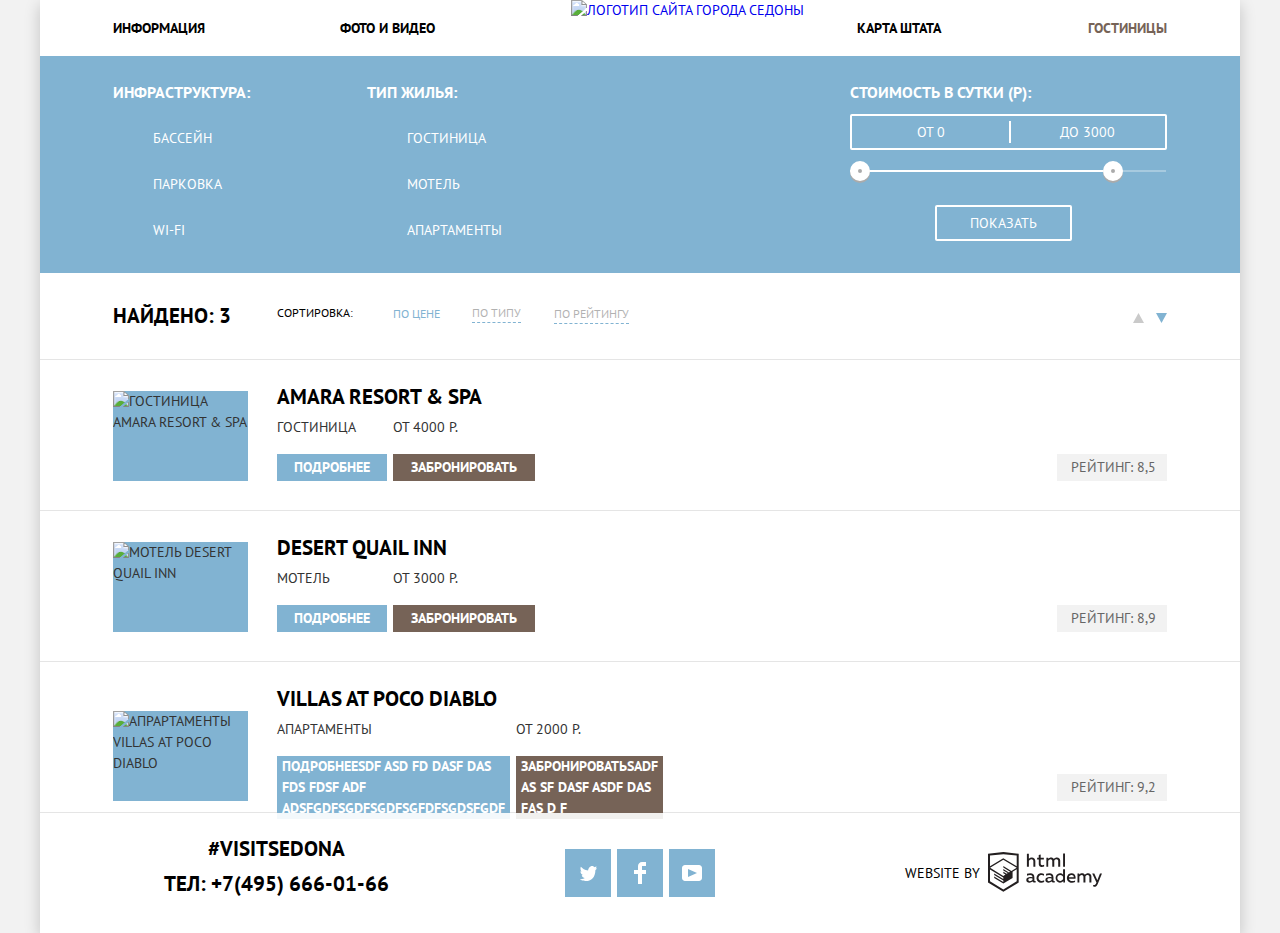
==== commit b25463bb: "исправления по критерию Д2" ====
--- a/catalog.html
+++ b/catalog.html
@@ -10,7 +10,7 @@
   <link rel="manifest" href="manifest.webmanifest">
   <link rel="stylesheet" href="https://fonts.googleapis.com/css2?family=PT+Sans:wght@400;700&display=swap">
   <link rel="stylesheet" href="css/normalize.css">
-  <link rel="stylesheet" href="css/style.min.css">
+  <link rel="stylesheet" href="css/style.css">
 </head>
 
 <body class="page-body">
@@ -58,12 +58,10 @@
             <div class="range-filter">
               <div class="price-controls">
                 <label class="min-price">
-                  От 0 <input class="visually-hidden" type="number" name="min-price" min="0" max="3000"
-                    value="0">
+                  От 0 <input class="visually-hidden" type="number" name="min-price" min="0" max="3000" value="0">
                 </label>
                 <label class="max-price">
-                  <input class="visually-hidden" type="number" name="max-price" min="0" max="3000"
-                    value="3000"> До 3000
+                  <input class="visually-hidden" type="number" name="max-price" min="0" max="3000" value="3000"> До 3000
                 </label>
               </div>
               <div class="range-controls">
@@ -82,7 +80,7 @@
               </div>
             </div>
           </fieldset>
-          <button class="coast-search-button">Показать</button>
+          <button class="coast-search-button" type="submit">Показать</button>
         </div>
       </form>
     </section>
@@ -120,12 +118,8 @@
             <h3 class="info-hotel-title"><a class="info-hotel-link" href="#">Amara resort & spa</a></h3>
             <p class="info-hotel-type">Гостиница</p>
             <p class="info-hotel-coast">От 4000 Р.</p>
-            <div class="button more-info-button">
-              <a href="#">Подробнее</a>
-            </div>
-            <div class="button booking-button">
-              <a href="#">Забронировать</a>
-            </div>
+            <a class="button more-info-button" href="#">Подробнее</a>
+            <a class="button booking-button" href="#">Забронировать</a>
           </div>
           <div class="rating-info">
             <span class="item-results-stars stars-4"></span><span class="item-results-rating">Рейтинг: 8,5</span>
@@ -138,12 +132,8 @@
             <h3 class="info-hotel-title"><a class="info-hotel-link" href="#">Desert quail inn</a></h3>
             <p class="info-hotel-type">Мотель</p>
             <p class="info-hotel-coast">От 3000 Р.</p>
-            <div class="button more-info-button">
-              <a href="#">Подробнее</a>
-            </div>
-            <div class="button booking-button">
-              <a href="#">Забронировать</a>
-            </div>
+            <a class="button more-info-button" href="#">Подробнее</a>
+            <a class="button booking-button" href="#">Забронировать</a>
           </div>
           <div class="rating-info">
             <span class="item-results-stars stars-3"></span><span class="item-results-rating">Рейтинг: 8,9</span>
@@ -156,12 +146,8 @@
             <h3 class="info-hotel-title"><a class="info-hotel-link" href="#">Villas at poco diablo</a></h3>
             <p class="info-hotel-type">Апартаменты</p>
             <p class="info-hotel-coast">От 2000 Р.</p>
-            <div class="button more-info-button">
-              <a href="#">Подробнее</a>
-            </div>
-            <div class="button booking-button">
-              <a href="#">Забронировать</a>
-            </div>
+            <a class="button more-info-button" href="#">Подробнееsdf asd fd dasf das fds fdsf adf adsfgdfsgdfsgdfsgfdfsgdsfgdf</a>
+            <a class="button booking-button" href="#">Забронироватьsadf as sf dasf asdf das fas d f</a>
           </div>
           <div class="rating-info">
             <span class="item-results-stars stars-2"></span><span class="item-results-rating">Рейтинг: 9,2</span>
@@ -182,7 +168,7 @@
 
     <ul class="footer-social">
       <li>
-        <a class="social-button"><svg width="17" height="17" viewBox="0 0 17 17" fill="none"
+        <a class="social-button" href="#"><svg width="17" height="17" viewBox="0 0 17 17" fill="none"
             xmlns="http://www.w3.org/2000/svg">
             <path
               d="M10.95 1.14409C12.635 0.648089 13.934 1.41409 14.527 2.32309C15.2 2.09209 15.858 1.84209 16.538 1.61509C16.5249 2.30145 16.2117 2.94761 15.681 3.38309C16.366 3.55309 16.985 2.89209 16.985 2.89209C16.816 3.89209 15.979 4.68009 15.422 4.91609C15.191 11.6661 12.247 16.1331 5.34498 15.9981H4.89898C4.48898 15.9981 0.734977 15.5381 0.000976562 14.1111C2.27198 14.3071 3.89398 13.6891 4.69398 12.9341C3.73398 12.6341 2.01498 12.4571 1.71498 9.98409C2.06398 10.0901 2.27898 10.2121 2.90498 10.1031C1.70498 9.24709 0.373977 8.53009 0.447977 6.33009C0.732977 6.65809 1.51498 6.86609 1.78798 6.80209C1.08498 6.56109 -0.182023 3.44209 0.893977 1.85009C2.71198 3.70409 4.62898 5.45609 8.04598 5.62309C8.25398 3.33009 9.18298 1.79309 10.95 1.14409Z"
@@ -190,13 +176,13 @@
           </svg></a>
       </li>
       <li>
-        <a class="social-button"><svg width="12" height="22" viewBox="0 0 12 22" fill="none"
+        <a class="social-button" href="#"><svg width="12" height="22" viewBox="0 0 12 22" fill="none"
             xmlns="http://www.w3.org/2000/svg">
             <path d="M12 4V0H8C5.79086 0 4 1.79086 4 4V8H0V12H4V22H8V12H12V8H8V4H12Z" fill="white" />
           </svg></a>
       </li>
       <li>
-        <a class="social-button"><svg width="20" height="16" viewBox="0 0 20 16" fill="none"
+        <a class="social-button" href="#"><svg width="20" height="16" viewBox="0 0 20 16" fill="none"
             xmlns="http://www.w3.org/2000/svg">
             <path fill-rule="evenodd" clip-rule="evenodd"
               d="M3 0H17C18.65 0 20 1.35 20 3V13C20 14.65 18.65 16 17 16H3C1.35 16 0 14.65 0 13V3C0 1.35 1.35 0 3 0ZM6.027 4.002V11.998L15.014 8L6.027 4.002Z"
--- a/css/style.css
+++ b/css/style.css
@@ -0,0 +1,1623 @@
+/*
+* Prefixed by https://autoprefixer.github.io
+* PostCSS: v7.0.29,
+* Autoprefixer: v9.7.6
+* Browsers: last 4 version
+*/
+
+/* Variables */
+
+:root {
+  --basic-white: #ffffff;
+  --basic-light-blue: #81b3d2;
+  --basic-mid-blue: #669ec0;
+  --basic-dark-blue: #5496bd;
+  --basic-light-grey: #f2f2f2;
+  --basic-mid-grey: #eeeeee;
+  --basic-dark-grey: #a9a9a9;
+  --basic-light-brown: #766357;
+  --basic-mid-brown: #604e43;
+  --basic-dark-brown: #503e33;
+  --basic-black: #000000;
+  --basic-extra-dark: #333333;
+
+  --special-light-grey: #cacaca; /* down button */
+  --special-dark-grey: #666666; /* hotel rating */
+  --special-grey: #bdbbbc; /* TML-Academy logo focus */
+  --special-dark: #231f20; /* HTML-Academy logo still */
+  --special-dark-blue: #ebebeb; /* input hover background */
+  --special-mid-blue: #e5e5e5; /* input focus border */
+  --special-white: rgba(255, 255, 255, 0.9); /* footer background */
+  --special-extra-grey: rgba(0, 1, 1, 0.2); /* page shadow */
+  --special-shadow-grey: rgba(0, 1, 1, 0.15); /* appointment form shadow */
+  --special-very-light-grey: #ababab;
+  --special-dark-white: rgba(255, 255, 255, 0.3); /* active links text */
+}
+
+/* Global */
+
+.page-body {
+  width: 1200px;
+  margin: 0 auto;
+  padding: 0;
+  font-family: "PT Sans", Arial, Helvetica, sans-serif;
+  font-style: normal;
+  font-size: 14px;
+  line-height: 21px;
+  font-weight: 400;
+  color: var(--basic-extra-dark);
+  text-transform: uppercase;
+  background-color: var(--basic-white);
+  -webkit-box-shadow: 0px 5px 15px var(--special-extra-grey);
+          box-shadow: 0px 5px 15px var(--special-extra-grey);
+
+  min-height: 100%;
+  display: -ms-grid;
+  display: grid;
+  -ms-grid-rows: -webkit-min-content 1fr -webkit-min-content;
+  -ms-grid-rows: min-content 1fr min-content;
+  grid-template-rows: -webkit-min-content 1fr -webkit-min-content;
+  grid-template-rows: min-content 1fr min-content;
+  -ms-flex-line-pack: start;
+      align-content: start;
+}
+
+a {
+  text-decoration: none;
+}
+
+img {
+  max-width: 100%;
+  height: auto;
+}
+
+.visually-hidden {
+  position: absolute;
+  clip: rect(0 0 0 0);
+  width: 1px;
+  height: 1px;
+  margin: -1px;
+}
+
+/* Grid */
+
+.page {
+  height: 100%;
+  background-color: var(--basic-light-grey);
+}
+
+/* Main header */
+
+.main-header {
+  margin-bottom: 0px;
+  position: relative;
+}
+
+.main-header-logo {
+  position: absolute;
+  top: 0;
+  left: 531px;
+}
+
+/* Container */
+
+.container {
+  width: 1200px;
+  margin: 0 auto;
+  padding: 0;
+}
+
+/* Main navigation */
+
+.main-navigation {
+  margin: 0;
+  padding: 0;
+  font-weight: 700;
+  font-size: 14px;
+  line-height: 26px;
+  color: var(--basic-black);
+  background-color: transparent;
+}
+
+.site-navigation {
+  margin: auto 0;
+  padding: 0;
+  min-height: 56px;
+  list-style: none;
+
+  display: -ms-grid;
+
+  display: grid;
+  -ms-grid-columns: 1fr 1fr 2fr 1fr 1fr;
+  grid-template-columns: 1fr 1fr 2fr 1fr 1fr;
+  -webkit-box-align: center;
+      -ms-flex-align: center;
+          align-items: center;
+}
+
+.site-navigation li:nth-child(4n + 1) {
+  -ms-grid-column: 1;
+  -ms-grid-column-span: 1;
+  grid-column: 1 / 2;
+
+  padding-left: 73px;
+}
+
+.site-navigation li:nth-child(4n + 2) {
+  -ms-grid-column: 2;
+  -ms-grid-column-span: 1;
+  grid-column: 2 / 3;
+
+  padding-left: 100px;
+}
+
+.site-navigation li:nth-child(4n + 3) {
+  -ms-grid-column: 4;
+  -ms-grid-column-span: 1;
+  grid-column: 4 / 5;
+
+  text-align: right;
+  padding-right: 99px;
+}
+
+.site-navigation li:nth-child(4n + 4) {
+  -ms-grid-column: 5;
+  -ms-grid-column-span: 1;
+  grid-column: 5 / 6;
+
+  text-align: right;
+  padding-right: 73px;
+}
+
+.navigation-link {
+  color: var(--basic-black);
+}
+
+.navigation-link:hover,
+.navigation-link:focus {
+  color: var(--basic-light-blue);
+}
+
+.navigation-link:active {
+  color: var(--basic-black);
+  opacity: 0.3;
+}
+
+.navigation-link-current {
+  color: var(--basic-light-brown);
+}
+
+/* Welcome part*/
+
+.welcome {
+  height: 509px;
+  background-image: url(../img/background/background-welcome.jpg);
+  background-color: var(--basic-light-blue);
+  background-repeat: no-repeat;
+  margin: 0;
+  padding-top: 77px;
+  -webkit-box-sizing: border-box;
+          box-sizing: border-box;
+
+  display: -webkit-box;
+
+  display: -ms-flexbox;
+
+  display: flex;
+  -webkit-box-orient: vertical;
+  -webkit-box-direction: normal;
+      -ms-flex-direction: column;
+          flex-direction: column;
+  -webkit-box-pack: justify;
+      -ms-flex-pack: justify;
+          justify-content: space-between;
+  -webkit-box-align: center;
+      -ms-flex-align: center;
+          align-items: center;
+}
+
+.welcome-img {
+  width: 458px;
+  height: 352px;
+  margin: 0 auto;
+}
+
+.welcome::after {
+  content: url(../img/background/welcome-bottom-shape.png);
+  height: 57px;
+  margin: 0;
+  padding: 0;
+}
+
+/* Features */
+
+.features-slogan {
+  width: 470px;
+  margin-top: 43px;
+  margin-right: auto;
+  margin-left: auto;
+  font-weight: 700;
+  font-size: 21px;
+  line-height: 26px;
+  text-align: center;
+}
+
+.features-list-title {
+  color: var(--basic-extra-dark);
+  font-size: 14px;
+  line-height: 26px;
+  text-align: center;
+  margin-top: 43px;
+  margin-bottom: 51px;
+}
+
+.features-list,
+.tips-list {
+  list-style: none;
+  margin: 0;
+  padding: 0;
+}
+
+.features-list {
+  display: -ms-grid;
+  display: grid;
+  -ms-grid-columns: 1fr 1fr 1fr;
+  grid-template-columns: 1fr 1fr 1fr;
+  -ms-grid-rows: -webkit-min-content 256px 256px;
+  -ms-grid-rows: min-content 256px 256px;
+  grid-template-rows: -webkit-min-content 256px 256px;
+  grid-template-rows: min-content min-content min-content;
+  -webkit-box-align: center;
+      -ms-flex-align: center;
+          align-items: center;
+}
+
+.features-list > *:nth-child(1) {
+  -ms-grid-row: 1;
+  -ms-grid-column: 1;
+}
+
+.features-list > *:nth-child(2) {
+  -ms-grid-row: 1;
+  -ms-grid-column: 2;
+}
+
+.features-list > *:nth-child(3) {
+  -ms-grid-row: 1;
+  -ms-grid-column: 3;
+}
+
+.features-list > *:nth-child(4) {
+  -ms-grid-row: 2;
+  -ms-grid-column: 1;
+}
+
+.features-list > *:nth-child(5) {
+  -ms-grid-row: 2;
+  -ms-grid-column: 2;
+}
+
+.features-list > *:nth-child(6) {
+  -ms-grid-row: 2;
+  -ms-grid-column: 3;
+}
+
+.features-list > *:nth-child(7) {
+  -ms-grid-row: 3;
+  -ms-grid-column: 1;
+}
+
+.features-list > *:nth-child(8) {
+  -ms-grid-row: 3;
+  -ms-grid-column: 2;
+}
+
+.features-list > *:nth-child(9) {
+  -ms-grid-row: 3;
+  -ms-grid-column: 3;
+}
+
+.image-item {
+  grid-column: 1 / -1;
+  width: 1200px;
+  min-height: 256px;
+  color: var(--basic-white);
+  background-color: var(--basic-light-blue);
+  margin: 0;
+  padding: 0;
+
+  display: -webkit-box;
+
+  display: -ms-flexbox;
+
+  display: flex;
+  -ms-flex-wrap: wrap;
+      flex-wrap: wrap;
+  -webkit-box-align: center;
+      -ms-flex-align: center;
+          align-items: center;
+}
+
+.card {
+  width: 400px;
+  -webkit-box-sizing: border-box;
+          box-sizing: border-box;
+  padding-top: 47px;
+  padding-left: 49px;
+  padding-right: 49px;
+  padding-bottom: 54px;
+
+  display: -webkit-box;
+
+  display: -ms-flexbox;
+
+  display: flex;
+  -webkit-box-orient: vertical;
+  -webkit-box-direction: normal;
+      -ms-flex-direction: column;
+          flex-direction: column;
+  -webkit-box-pack: center;
+      -ms-flex-pack: center;
+          justify-content: center;
+}
+
+.card h3 {
+  margin-top: 0;
+  margin-bottom: 25px;
+  -webkit-box-sizing: border-box;
+          box-sizing: border-box;
+}
+
+.card p {
+  margin-top: 25px;
+  margin-bottom: 0;
+  -webkit-box-sizing: border-box;
+          box-sizing: border-box;
+}
+
+.card-img-to-left {
+  -webkit-box-ordinal-group: 0;
+      -ms-flex-order: -1;
+          order: -1;
+}
+
+.features-item,
+.tips-item {
+  font-weight: 400;
+  font-size: 14px;
+  line-height: 21px;
+  text-align: center;
+}
+
+.features-item h3,
+.tips-item h3 {
+  width: 155px;
+  margin-left: auto;
+  margin-right: auto;
+  font-weight: 700;
+  font-size: 21px;
+  line-height: 21px;
+}
+
+.no-image-item {
+  width: 400px;
+  min-height: 256px;
+  -webkit-box-sizing: border-box;
+          box-sizing: border-box;
+  background-color: var(--basic-mid-grey);
+}
+
+.no-image-item .card {
+  padding-left: 69px;
+  padding-right: 69px;
+}
+
+.tips-list {
+  display: -ms-grid;
+  display: grid;
+  -ms-grid-columns: 1fr 1fr 1fr;
+  grid-template-columns: 1fr 1fr 1fr;
+}
+
+.tips-item {
+  min-height: 330px;
+  width: 400px;
+  -webkit-box-sizing: border-box;
+          box-sizing: border-box;
+  color: var(--basic-black);
+  background-color: var(--basic-white);
+  padding-right: 50px;
+  padding-left: 50px;
+  padding-bottom: 68px;
+
+  display: -webkit-box;
+
+  display: -ms-flexbox;
+
+  display: flex;
+  -webkit-box-orient: vertical;
+  -webkit-box-direction: normal;
+      -ms-flex-direction: column;
+          flex-direction: column;
+  -webkit-box-pack: end;
+      -ms-flex-pack: end;
+          justify-content: flex-end;
+  -webkit-box-align: center;
+      -ms-flex-align: center;
+          align-items: center;
+}
+
+.tips-item h3 {
+  margin-top: 28px;
+  margin-bottom: 25px;
+  -webkit-box-sizing: border-box;
+          box-sizing: border-box;
+}
+
+.tips-item p {
+  color: var(--basic-extra-dark);
+  margin-top: 0;
+}
+
+.tips-item img {
+  -webkit-box-ordinal-group: 0;
+      -ms-flex-order: -1;
+          order: -1;
+}
+
+/* Appointment */
+
+.hotel-appointment {
+  font-weight: 700;
+  font-size: 14px;
+  line-height: 24px;
+  color: var(--basic-black);
+  text-align: center;
+  margin-top: 56px;
+}
+
+.hotel-appointment h2 {
+  font-size: 30px;
+  line-height: 24px;
+  padding-right: 9px;
+}
+
+.appointment-info {
+  width: 435px;
+  font-weight: 400;
+  font-size: 14px;
+  margin-top: 35px;
+  margin-right: auto;
+  margin-left: auto;
+  line-height: 24px;
+}
+
+.appointment-hotel-search {
+  margin-top: 42px;
+  margin-left: auto;
+  margin-right: auto;
+  padding: 0;
+  width: 568px;
+  position: relative;
+
+  display: -webkit-box;
+
+  display: -ms-flexbox;
+
+  display: flex;
+  -webkit-box-orient: vertical;
+  -webkit-box-direction: normal;
+      -ms-flex-direction: column;
+          flex-direction: column;
+}
+
+.appointment-form-dropdown {
+  color: var(--basic-white);
+  background-color: var(--basic-light-brown);
+  height: 86px;
+  font-size: 21px;
+
+  display: -webkit-box;
+
+  display: -ms-flexbox;
+
+  display: flex;
+  -webkit-box-pack: center;
+      -ms-flex-pack: center;
+          justify-content: center;
+  -webkit-box-align: center;
+      -ms-flex-align: center;
+          align-items: center;
+}
+
+.appointment-form-dropdown:hover,
+.appointment-form-dropdown:focus {
+  background-color: var(--basic-mid-brown);
+}
+
+.appointment-form-dropdown:active {
+  color: var(--special-dark-white);
+  background-color: var(--basic-dark-brown);
+}
+
+.appointment-form {
+  min-height: 395px;
+  -webkit-box-sizing: border-box;
+          box-sizing: border-box;
+  margin: 0;
+  padding: 55px;
+  position: absolute;
+  top: 100%;
+  background-color: var(--basic-white);
+  -webkit-box-shadow: 0px 7px 15px var(--special-shadow-grey);
+          box-shadow: 0px 7px 15px var(--special-shadow-grey);
+
+  display: -webkit-box;
+
+  display: -ms-flexbox;
+
+  display: flex;
+  -webkit-box-orient: vertical;
+  -webkit-box-direction: normal;
+      -ms-flex-direction: column;
+          flex-direction: column;
+  -webkit-box-pack: justify;
+      -ms-flex-pack: justify;
+          justify-content: space-between;
+}
+
+.appointment-items {
+  min-height: 173px;
+  display: -webkit-box;
+  display: -ms-flexbox;
+  display: flex;
+  -webkit-box-orient: vertical;
+  -webkit-box-direction: normal;
+      -ms-flex-direction: column;
+          flex-direction: column;
+  -webkit-box-pack: justify;
+      -ms-flex-pack: justify;
+          justify-content: space-between;
+}
+
+.appointment-item {
+  position: relative;
+  display: -webkit-box;
+  display: -ms-flexbox;
+  display: flex;
+  -webkit-box-pack: justify;
+      -ms-flex-pack: justify;
+          justify-content: space-between;
+  -webkit-box-align: center;
+      -ms-flex-align: center;
+          align-items: center;
+}
+
+.appointment--date-input {
+  margin: 0;
+  padding: 0;
+}
+
+.appointment-input {
+  font-family: inherit;
+  font-size: inherit;
+  font-weight: inherit;
+  text-transform: uppercase;
+  color: var(--basic-black);
+  background-color: var(--basic-light-grey);
+  width: 346px;
+  height: 38px;
+  padding-left: 12px;
+  -webkit-box-sizing: border-box;
+          box-sizing: border-box;
+  border: none;
+  outline: none;
+}
+
+.appointment-input::-webkit-input-placeholder {
+  color: var(--basic-black);
+  opacity: 1;
+}
+
+.appointment-input::-moz-placeholder {
+  color: var(--basic-black);
+  opacity: 1;
+}
+
+.appointment-input:-moz-placeholder {
+  color: var(--basic-black);
+  opacity: 1;
+}
+
+.appointment-input:-ms-input-placeholder {
+  color: var(--basic-black);
+  opacity: 1;
+}
+
+.appointment-input:hover {
+  background-color: var(--special-dark-blue);
+}
+
+.appointment-input:focus {
+  background-color: var(--basic-white);
+  border: 2px solid var(--special-mid-blue);
+  padding-left: 10px;
+}
+
+.calendar-icon {
+  position: absolute;
+  top: 8px;
+  right: 10px;
+  margin: 0;
+  padding: 0;
+  border: none;
+  background-color: transparent;
+}
+
+.calendar-icon:focus path,
+.calendar-icon:hover path {
+  fill: var(--basic-black);
+}
+
+.calendar-icon:active path {
+  fill: var(--basic-light-blue);
+}
+
+.half-items {
+  display: -webkit-box;
+  display: -ms-flexbox;
+  display: flex;
+  -webkit-box-pack: justify;
+      -ms-flex-pack: justify;
+          justify-content: space-between;
+  -webkit-box-align: center;
+      -ms-flex-align: center;
+          align-items: center;
+}
+
+.half-item {
+  width: 226px;
+  display: -webkit-box;
+  display: -ms-flexbox;
+  display: flex;
+  -webkit-box-pack: justify;
+      -ms-flex-pack: justify;
+          justify-content: space-between;
+  -webkit-box-align: center;
+      -ms-flex-align: center;
+          align-items: center;
+}
+
+.half-item-to-right {
+  -webkit-box-pack: end;
+      -ms-flex-pack: end;
+          justify-content: flex-end;
+}
+
+.half-item-to-right label {
+  margin-right: 28px;
+}
+
+input[type="number"] {
+  -webkit-appearance: textfield;
+  -moz-appearance: textfield;
+  appearance: textfield;
+}
+
+input[type="number"]::-webkit-inner-spin-button,
+input[type="number"]::-webkit-outer-spin-button {
+  -webkit-appearance: none;
+}
+
+.number-counter {
+  display: -webkit-box;
+  display: -ms-flexbox;
+  display: flex;
+}
+
+.number-input {
+  padding: 0;
+  border: 0;
+  background: var(--basic-light-grey);
+  height: 38px;
+  width: 38px;
+  text-align: center;
+  font-size: 14px;
+  font-weight: 700;
+}
+
+.number-input-button {
+  cursor: pointer;
+  display: -webkit-box;
+  display: -ms-flexbox;
+  display: flex;
+  -webkit-box-pack: center;
+      -ms-flex-pack: center;
+          justify-content: center;
+  -webkit-box-align: center;
+      -ms-flex-align: center;
+          align-items: center;
+}
+
+.number-input-button:hover path,
+.number-input-button:focus path,
+.number-input-button:hover rect,
+.number-input-button:focus rect {
+  fill: var(--basic-black);
+}
+
+.number-input-button:active path,
+.number-input-button:active rect {
+  fill: var(--basic-light-blue);
+}
+
+.find-button {
+  height: 58px;
+  width: 458px;
+  font-weight: 700;
+  font-size: 21px;
+  line-height: 26px;
+  color: var(--basic-white);
+  text-transform: uppercase;
+  border: none;
+
+  background-color: var(--basic-light-blue);
+}
+
+.find-button:hover,
+.find-button:focus {
+  background-color: var(--basic-mid-blue);
+}
+
+.find-button:active {
+  background-color: var(--basic-dark-blue);
+}
+
+.find-button:active span {
+  opacity: 0.3;
+}
+
+/* Map section */
+
+.main-map {
+  width: 1200px;
+  height: 593px;
+  background-color: var(--basic-dark-grey);
+  background-image: url("../img/background/map.jpg");
+}
+
+/* Hotel search parameters */
+
+.hotel-search-section {
+  background-color: var(--basic-light-blue);
+  background-image: url(../img/background/filter-background.jpg);
+  background-repeat: no-repeat;
+  width: 1200px;
+  min-height: 217px;
+  margin: 0;
+  padding-top: 26px;
+  -webkit-box-sizing: border-box;
+          box-sizing: border-box;
+  color: var(--basic-white);
+}
+
+.hotel-search-form {
+  display: -ms-grid;
+  display: grid;
+  -ms-grid-columns: 73px -webkit-max-content 117px -webkit-max-content 1fr -webkit-max-content 73px;
+  -ms-grid-columns: 73px max-content 117px max-content 1fr max-content 73px;
+  grid-template-columns: 73px -webkit-max-content 117px -webkit-max-content 1fr -webkit-max-content 73px;
+  grid-template-columns: 73px max-content 117px max-content 1fr max-content 73px;
+}
+
+.infrastructure,
+.hotel-type,
+.coast-search-field {
+  border: none;
+  padding: 0;
+  margin: 0;
+}
+
+.search-form-subtitle,
+.checkbox-subtitle {
+  font-size: 16px;
+  font-weight: 700;
+  margin-bottom: 11px;
+}
+
+.checkbox-subtitle {
+  margin-bottom: 25px;
+}
+
+.search-form-checkbox {
+  margin-bottom: 25px;
+}
+
+.infrastructure {
+  -ms-grid-column: 2;
+  -ms-grid-column-span: 1;
+  grid-column: 2 / 3;
+  display: -webkit-box;
+  display: -ms-flexbox;
+  display: flex;
+  -webkit-box-orient: vertical;
+  -webkit-box-direction: normal;
+      -ms-flex-direction: column;
+          flex-direction: column;
+}
+
+.hotel-type {
+  -ms-grid-column: 4;
+  -ms-grid-column-span: 1;
+  grid-column: 4 / 5;
+  display: -webkit-box;
+  display: -ms-flexbox;
+  display: flex;
+  -webkit-box-orient: vertical;
+  -webkit-box-direction: normal;
+      -ms-flex-direction: column;
+          flex-direction: column;
+}
+
+.coast-per-day {
+  -ms-grid-column: 6;
+  -ms-grid-column-span: 1;
+  grid-column: 6 / 7;
+  display: -webkit-box;
+  display: -ms-flexbox;
+  display: flex;
+  -webkit-box-orient: vertical;
+  -webkit-box-direction: normal;
+      -ms-flex-direction: column;
+          flex-direction: column;
+  align-items: flex-end;
+}
+
+.checkbox-field label {
+  position: relative;
+  display: block;
+  cursor: pointer;
+  -webkit-user-select: none;
+     -moz-user-select: none;
+      -ms-user-select: none;
+          user-select: none;
+  padding-left: 40px;
+  padding-bottom: 25px;
+}
+
+.visually-hidden.search-form-checkbox:focus + label {
+  box-shadow: 7px -5px 7px var(--basic-white);
+}
+
+.search-form-checkbox + label::before {
+  content: "";
+  position: absolute;
+  height: 23px;
+  width: 23px;
+  left: 0;
+  top: -1px;
+  background-image: url(../img/icons/checkbox-shape.svg);
+}
+
+.search-form-checkbox:checked + label::before {
+  content: "";
+  position: absolute;
+  height: 23px;
+  width: 23px;
+  left: 0;
+  top: -1px;
+  background-image: url(../img/icons/checkbox-checked-shape.svg);
+}
+
+.search-form-checkbox:checked + label::after {
+  content: "";
+  position: absolute;
+  height: 17px;
+  width: 22px;
+  left: 4px;
+  top: 0px;
+  background-image: url(../img/icons/check-sign.svg);
+}
+
+.search-form-checkbox:disabled + label::before {
+  content: "";
+  position: absolute;
+  height: 23px;
+  width: 23px;
+  left: 0;
+  top: -1px;
+  background-image: url(../img/icons/checkbox-disable-shape.svg);
+}
+
+.search-form-checkbox:checked:disabled + label::before {
+  content: "";
+  position: absolute;
+  height: 23px;
+  width: 23px;
+  left: 0;
+  top: -1px;
+  background-image: url(../img/icons/checkbox-checked-disable-shape.svg);
+}
+
+.search-form-checkbox:checked:disabled + label::after {
+  content: "";
+  position: absolute;
+  height: 17px;
+  width: 22px;
+  left: 4px;
+  top: 0px;
+  background-image: url(../img/icons/check-sign-disabled.svg);
+}
+
+/* Range filter */
+
+.price-controls {
+  width: 313px;
+  height: 32px;
+  position: relative;
+  background-color: transparent;
+  border: 2px solid var(--basic-white);
+  border-radius: 2px;
+
+  display: -webkit-box;
+
+  display: -ms-flexbox;
+
+  display: flex;
+  -ms-flex-pack: distribute;
+      justify-content: space-around;
+  -webkit-box-align: center;
+      -ms-flex-align: center;
+          align-items: center;
+}
+
+.price-controls:before {
+  content: "";
+  width: 2px;
+  height: 22px;
+  background: var(--basic-white);
+  position: absolute;
+  left: 157px;
+}
+
+.min-price,
+.max-price {
+  padding-left: 15px;
+  -webkit-box-sizing: border-box;
+          box-sizing: border-box;
+}
+
+.range-controls {
+  width: 316px;
+  height: 35px;
+  position: relative;
+  padding-top: 20px;
+}
+
+.range-controls .scale {
+  height: 2px;
+  background-color: var(--basic-white);
+  opacity: 0.3;
+}
+
+.range-controls .bar {
+  position: absolute;
+  top: 20px;
+  width: 80%;
+  height: 2px;
+  background-color: var(--basic-white);
+}
+
+.range-controls .toggle {
+  position: absolute;
+  left: 0;
+  top: 11px;
+  width: 4px;
+  height: 4px;
+  padding: 0;
+  background-color: var(--special-very-light-grey);
+  border: 8px solid var(--basic-white);
+  border-radius: 50%;
+  -webkit-box-shadow: 0 2px 0 0 var(--special-very-light-grey);
+          box-shadow: 0 2px 0 0 var(--special-very-light-grey);
+  cursor: pointer;
+}
+
+.range-controls .toggle-max {
+  left: 252px;
+}
+
+.coast-search-button {
+  min-width: 137px;
+  max-width: 317px;
+  min-height: 36px;
+  font-family: inherit;
+  color: var(--basic-white);
+  text-transform: uppercase;
+  border: 2px solid var(--basic-white);
+  border-radius: 2px;
+  background-color: transparent;
+  margin-right: 95px;
+  display: flex;
+  align-items: center;
+  justify-content: center;
+}
+
+.coast-search-button:hover {
+  color: var(--basic-black);
+  background-color: var(--basic-white);
+}
+
+.toggle:hover {
+  -webkit-transform: scale(1.2);
+      -ms-transform: scale(1.2);
+          transform: scale(1.2);
+  -webkit-transition: -webkit-transform 0.2s;
+  transition: -webkit-transform 0.2s;
+  -o-transition: transform 0.2s;
+  transition: transform 0.2s;
+  transition: transform 0.2s, -webkit-transform 0.2s;
+}
+
+/* Search results header */
+
+.search-results-header {
+  color: var(--basic-black);
+  font-size: 21px;
+  line-height: 26px;
+  font-weight: 700;
+  height: 86px;
+  margin: 0px;
+  padding: 0;
+  border-bottom: 1px solid var(--special-mid-blue);
+
+  display: -ms-grid;
+
+  display: grid;
+  -ms-grid-columns: 73px 135px 29px 1fr -webkit-max-content 73px;
+  -ms-grid-columns: 73px 135px 29px 1fr max-content 73px;
+  grid-template-columns: 73px 135px 29px 1fr -webkit-max-content 73px;
+  grid-template-columns: 73px 135px 29px 1fr max-content 73px;
+  -webkit-box-align: start;
+      -ms-flex-align: start;
+          align-items: flex-start;
+}
+
+.search-results-header p {
+  -ms-grid-column: 2;
+  -ms-grid-column-span: 1;
+  grid-column: 2 / 3;
+  -ms-grid-row-align: center;
+      align-self: center;
+}
+
+.sorting-type {
+  font-size: 12px;
+  line-height: 18px;
+  font-weight: 400;
+  margin-top: 31px;
+
+  -ms-grid-column: 4;
+
+  -ms-grid-column-span: 1;
+
+  grid-column: 4 / 5;
+  display: -webkit-box;
+  display: -ms-flexbox;
+  display: flex;
+  -webkit-box-align: start;
+      -ms-flex-align: start;
+          align-items: flex-start;
+}
+
+.sorting-type-list,
+.results-sort-list,
+.search-results-list {
+  list-style: none;
+  margin: 0;
+  padding: 0;
+}
+
+.sorting-type-list {
+  margin-left: 7px;
+  display: -webkit-box;
+  display: -ms-flexbox;
+  display: flex;
+  -webkit-box-align: start;
+      -ms-flex-align: start;
+          align-items: flex-start;
+  -ms-flex-wrap: wrap;
+      flex-wrap: wrap;
+}
+
+.results-sort-list {
+  -ms-grid-column: 5;
+  -ms-grid-column-span: 1;
+  grid-column: 5 / 6;
+  align-self: center;
+  display: -webkit-box;
+  display: -ms-flexbox;
+  display: flex;
+}
+
+.sorting-type-link a {
+  color: var(--basic-black);
+  opacity: 0.3;
+}
+
+.sorting-type-link {
+  margin-left: 32px;
+  border-bottom: 1px dashed var(--basic-light-blue);
+}
+
+.sorting-type-list li:nth-child(odd) {
+  margin-top: 1px;
+  margin-left: 33px;
+}
+
+.sorting-type-link a:hover,
+.sorting-type-link a:focus {
+  color: var(--basic-light-blue);
+  opacity: 1;
+}
+
+.sorting-type-link:active {
+  border-bottom: none;
+}
+
+.sorting-type-link a:active {
+  color: var(--basic-black);
+  opacity: 1;
+}
+
+.sorting-link-current {
+  border-bottom: none;
+}
+
+.sorting-link-current a {
+  color: var(--basic-light-blue);
+  opacity: 1;
+}
+
+.results-sort-item {
+  margin-left: 12px;
+}
+
+.results-sort-link path {
+  fill: var(--special-light-grey);
+}
+
+.results-sort-link:hover path,
+.results-sort-link:focus path {
+  fill: var(--basic-black);
+}
+
+.results-sort-link:active path,
+.results-sort-link-current path {
+  fill: var(--basic-light-blue);
+}
+
+/* Search results */
+
+.search-results-list {
+  display: -webkit-box;
+  display: -ms-flexbox;
+  display: flex;
+  -webkit-box-orient: vertical;
+  -webkit-box-direction: normal;
+      -ms-flex-direction: column;
+          flex-direction: column;
+}
+
+.search-results-item {
+  margin: 0;
+  padding: 0 73px;
+  height: 150px;
+
+  grid-column: 2 / -2;
+  display: -ms-grid;
+  display: grid;
+  -ms-grid-columns: 135px 29px 1fr 29px 110px;
+  grid-template-columns: 135px 29px 1fr 29px 110px;
+  -webkit-box-align: center;
+      -ms-flex-align: center;
+          align-items: center;
+  border-bottom: 1px solid var(--special-mid-blue);
+}
+
+.item-results-img {
+  background-color: var(--basic-light-blue);
+
+  -ms-grid-column: 1;
+
+  -ms-grid-column-span: 1;
+
+  grid-column: 1 / 2;
+}
+
+.card-info {
+  -ms-grid-column: 3;
+  -ms-grid-column-span: 1;
+  grid-column: 3 / 4;
+  display: -ms-grid;
+  display: grid;
+      grid-template-areas:
+    "title title title"
+    "type coast ."
+    "info booking .";
+  -webkit-column-gap: 6px;
+     -moz-column-gap: 6px;
+          column-gap: 6px;
+  margin-top: 24px;
+  margin-bottom: 30px;
+  -ms-grid-columns: -webkit-min-content 6px -webkit-min-content 6px 1fr;
+  -ms-grid-columns: min-content 6px min-content 6px 1fr;
+  grid-template-columns: -webkit-min-content -webkit-min-content 1fr;
+  grid-template-columns: min-content min-content 1fr;
+  -ms-grid-rows: auto auto auto;
+  grid-template-rows: auto auto auto;
+}
+
+.rating-info {
+  min-height: 150px;
+  -ms-grid-column: 5;
+  -ms-grid-column-span: 1;
+  grid-column: 5 / 6;
+  display: -webkit-box;
+  display: -ms-flexbox;
+  display: flex;
+  -ms-flex-wrap: wrap;
+      flex-wrap: wrap;
+  -webkit-box-pack: end;
+      -ms-flex-pack: end;
+          justify-content: flex-end;
+  -ms-flex-line-pack: justify;
+      align-content: space-between;
+}
+
+.info-hotel-title {
+  -ms-grid-row: 1;
+  -ms-grid-column: 1;
+  -ms-grid-column-span: 5;
+  font-size: 21px;
+  line-height: 26px;
+  font-weight: 700;
+  color: var(--basic-black);
+
+  grid-area: title;
+  margin: 0;
+  padding: 0;
+  display: flex;
+  margin-bottom: 7px;
+
+}
+
+.info-hotel-link {
+  color: inherit;
+}
+
+.info-hotel-link:focus,
+.info-hotel-link:hover {
+  color: var(--basic-light-blue);
+}
+
+.info-hotel-link:active {
+  color: var(--basic-black);
+  opacity: 0.3;
+}
+
+.info-hotel-type {
+  -ms-grid-row: 2;
+  -ms-grid-column: 1;
+  grid-area: type;
+  margin-top: 0px;
+  margin-bottom: 16px;
+  padding: 0;
+}
+
+.info-hotel-coast {
+  -ms-grid-row: 2;
+  -ms-grid-column: 3;
+  grid-area: coast;
+  margin-top: 0px;
+  margin-bottom: 16px;
+  padding: 0;
+}
+
+.more-info-button {
+  -ms-grid-row: 3;
+  -ms-grid-column: 1;
+  padding: 0 5px;
+  box-sizing: border-box;
+  color: var(--basic-white);
+  font-weight: 700;
+  background-color: var(--basic-light-blue);
+  min-width: 110px;
+  min-height: 27px;
+  grid-area: info;
+  display: -webkit-box;
+  display: -ms-flexbox;
+  display: flex;
+  -webkit-box-pack: center;
+      -ms-flex-pack: center;
+          justify-content: center;
+  -webkit-box-align: center;
+      -ms-flex-align: center;
+          align-items: center;
+}
+
+.booking-button {
+  -ms-grid-row: 3;
+  -ms-grid-column: 3;
+  padding: 0 5px;
+  box-sizing: border-box;
+  color: var(--basic-white);
+  font-weight: 700;
+  background-color: var(--basic-light-brown);
+  min-width: 142px;
+  min-height: 27px;
+  grid-area: booking;
+  display: -webkit-box;
+  display: -ms-flexbox;
+  display: flex;
+  -webkit-box-pack: center;
+      -ms-flex-pack: center;
+          justify-content: center;
+  -webkit-box-align: center;
+      -ms-flex-align: center;
+          align-items: center;
+}
+
+.more-info-button:hover,
+.more-info-button:focus {
+  background-color: var(--basic-mid-blue);
+}
+
+.more-info-button:active {
+  color: var(--special-dark-white);
+  background-color: var(--basic-dark-blue);
+}
+
+.booking-button:hover,
+.booking-button:focus {
+  background-color: var(--basic-mid-brown);
+}
+
+.booking-button:active {
+  color: var(--special-dark-white);
+  background-color: var(--basic-dark-brown);
+}
+
+.item-results-stars {
+  display: inline-block;
+  vertical-align: middle;
+  height: 17px;
+  margin-top: 29px;
+  margin-right: -1px;
+  background-image: url("../img/icons/star-shape.svg");
+  background-repeat: space;
+}
+
+.stars-1 {
+  width: 18px;
+}
+
+.stars-2 {
+  width: calc(18px * 2 + 6px);
+}
+
+.stars-3 {
+  width: calc(18px * 3 + 12px);
+}
+
+.stars-4 {
+  width: calc(18px * 4 + 18px);
+}
+
+.stars-5 {
+  width: calc(18px * 5 + 24px);
+}
+
+.item-results-rating {
+  color: var(--special-dark-grey);
+  background-color: var(--basic-light-grey);
+  width: 110px;
+  height: 27px;
+  margin-bottom: 30px;
+  padding-left: 3px;
+  display: -webkit-box;
+  display: -ms-flexbox;
+  display: flex;
+  -webkit-box-pack: center;
+      -ms-flex-pack: center;
+          justify-content: center;
+  -webkit-box-align: center;
+      -ms-flex-align: center;
+          align-items: center;
+}
+
+/* Main footer */
+
+.index-footer {
+  margin-top: -120px;
+  z-index: 20;
+}
+
+.main-footer {
+  color: var(--basic-black);
+  background-color: var(--special-white);
+  min-height: 120px;
+
+  display: -ms-grid;
+
+  display: grid;
+  -ms-grid-columns: 73px 327px 400px 327px 73px;
+  grid-template-columns: 73px 327px 400px 327px 73px;
+  -ms-grid-rows: -webkit-min-content;
+  -ms-grid-rows: min-content;
+  grid-template-rows: -webkit-min-content;
+  grid-template-rows: min-content;
+  -ms-flex-line-pack: center;
+      align-content: center;
+}
+
+.main-footer > *:nth-child(1) {
+  -ms-grid-row: 1;
+  -ms-grid-column: 1;
+}
+
+.main-footer > *:nth-child(2) {
+  -ms-grid-row: 1;
+  -ms-grid-column: 2;
+}
+
+.main-footer > *:nth-child(3) {
+  -ms-grid-row: 1;
+  -ms-grid-column: 3;
+}
+
+.main-footer > *:nth-child(4) {
+  -ms-grid-row: 1;
+  -ms-grid-column: 4;
+}
+
+.main-footer > *:nth-child(5) {
+  -ms-grid-row: 1;
+  -ms-grid-column: 5;
+}
+
+.footer-contacts {
+  font-size: 21px;
+  line-height: 26px;
+  font-weight: 700;
+  padding: 1px 0;
+
+  -ms-grid-column: 2;
+
+  -ms-grid-column-span: 1;
+
+  grid-column: 2 / 3;
+
+  display: -webkit-box;
+
+  display: -ms-flexbox;
+
+  display: flex;
+  -webkit-box-orient: vertical;
+  -webkit-box-direction: normal;
+      -ms-flex-direction: column;
+          flex-direction: column;
+  -webkit-box-pack: justify;
+      -ms-flex-pack: justify;
+          justify-content: space-between;
+  -webkit-box-align: center;
+      -ms-flex-align: center;
+          align-items: center;
+}
+
+.footer-contacts *:nth-child(even) {
+  margin-bottom: 14px;
+}
+
+.footer-phone-link {
+  color: inherit;
+}
+
+.footer-social {
+  list-style: none;
+
+  margin: 0;
+  padding: 0;
+
+  -ms-grid-column: 3;
+
+  -ms-grid-column-span: 1;
+
+  grid-column: 3 / 4;
+
+  display: -webkit-box;
+
+  display: -ms-flexbox;
+
+  display: flex;
+  -webkit-box-pack: center;
+      -ms-flex-pack: center;
+          justify-content: center;
+  -webkit-box-align: center;
+      -ms-flex-align: center;
+          align-items: center;
+}
+
+.footer-social li {
+  margin: 0 3px;
+  height: 48px;
+  width: 46px;
+}
+
+.footer-copyright {
+  -ms-grid-column: 4;
+  -ms-grid-column-span: 1;
+  grid-column: 4 / 5;
+
+  display: -webkit-box;
+
+  display: -ms-flexbox;
+
+  display: flex;
+  -webkit-box-pack: center;
+      -ms-flex-pack: center;
+          justify-content: center;
+  -webkit-box-align: center;
+      -ms-flex-align: center;
+          align-items: center;
+}
+
+.footer-social ul {
+  list-style: none;
+}
+
+.social-button svg {
+  fill: var(--basic-white);
+}
+.social-button {
+  background-color: var(--basic-light-blue);
+
+  display: -webkit-box;
+
+  display: -ms-flexbox;
+
+  display: flex;
+  -webkit-box-pack: center;
+      -ms-flex-pack: center;
+          justify-content: center;
+  -webkit-box-align: center;
+      -ms-flex-align: center;
+          align-items: center;
+  width: 46px;
+  height: 48px;
+}
+
+.social-button:hover,
+.social-button:focus {
+  background-color: var(--basic-mid-blue);
+}
+
+.social-button:active path {
+  background-color: var(--basic-dark-blue);
+  opacity: 0.3;
+}
+
+.copyright-button {
+  fill: var(--special-dark);
+  margin-top: 2px;
+  margin-left: 8px;
+}
+
+.copyright-button:hover path,
+.copyright-button:focus path {
+  fill: var(--basic-light-blue);
+}
+
+.copyright-button:active path {
+  fill: var(--special-grey);
+}
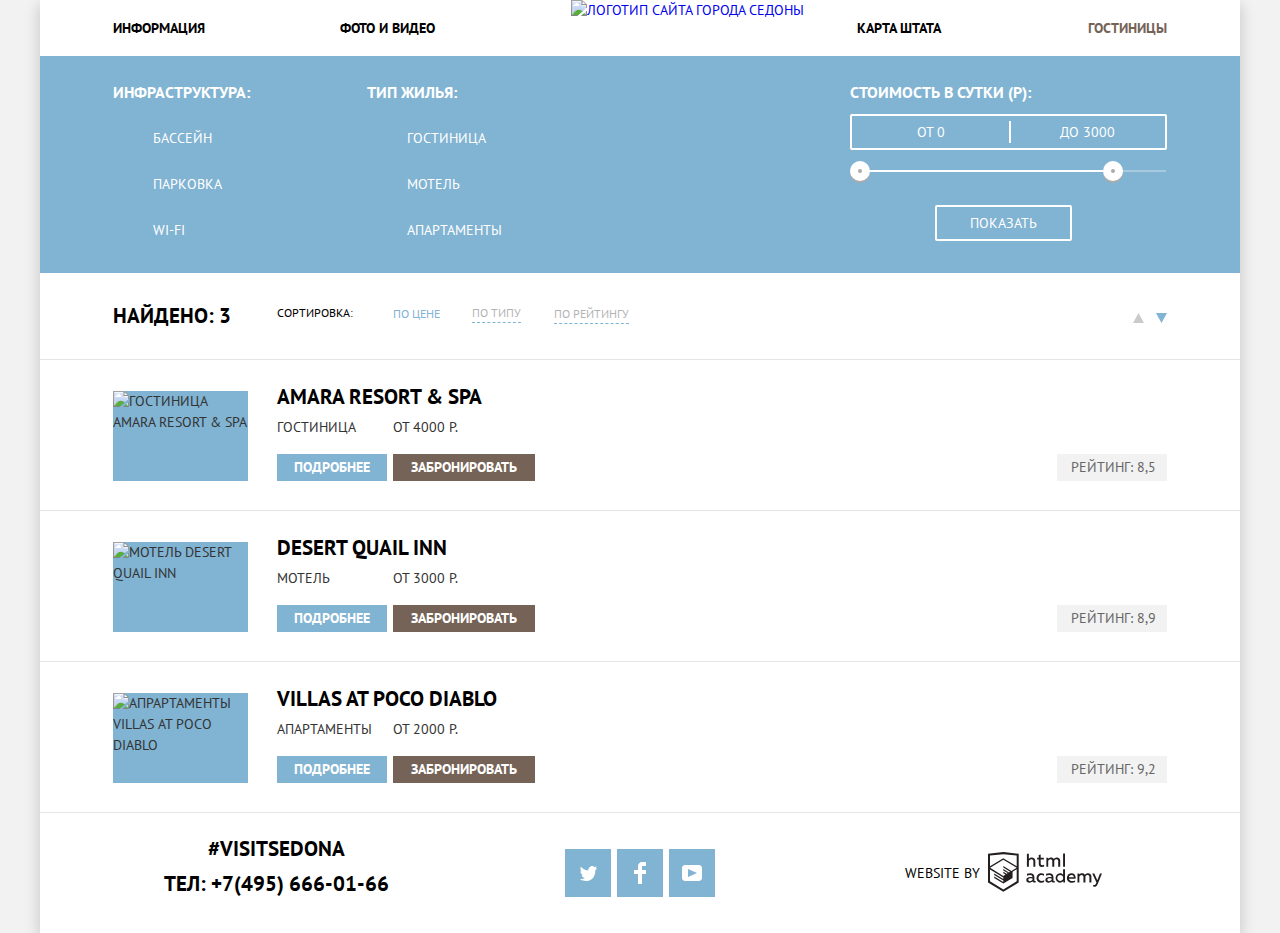
==== commit d9e9c13a: "Update catalog.html" ====
--- a/catalog.html
+++ b/catalog.html
@@ -146,8 +146,8 @@
             <h3 class="info-hotel-title"><a class="info-hotel-link" href="#">Villas at poco diablo</a></h3>
             <p class="info-hotel-type">Апартаменты</p>
             <p class="info-hotel-coast">От 2000 Р.</p>
-            <a class="button more-info-button" href="#">Подробнееsdf asd fd dasf das fds fdsf adf adsfgdfsgdfsgdfsgfdfsgdsfgdf</a>
-            <a class="button booking-button" href="#">Забронироватьsadf as sf dasf asdf das fas d f</a>
+            <a class="button more-info-button" href="#">Подробнее</a>
+            <a class="button booking-button" href="#">Забронировать</a>
           </div>
           <div class="rating-info">
             <span class="item-results-stars stars-2"></span><span class="item-results-rating">Рейтинг: 9,2</span>
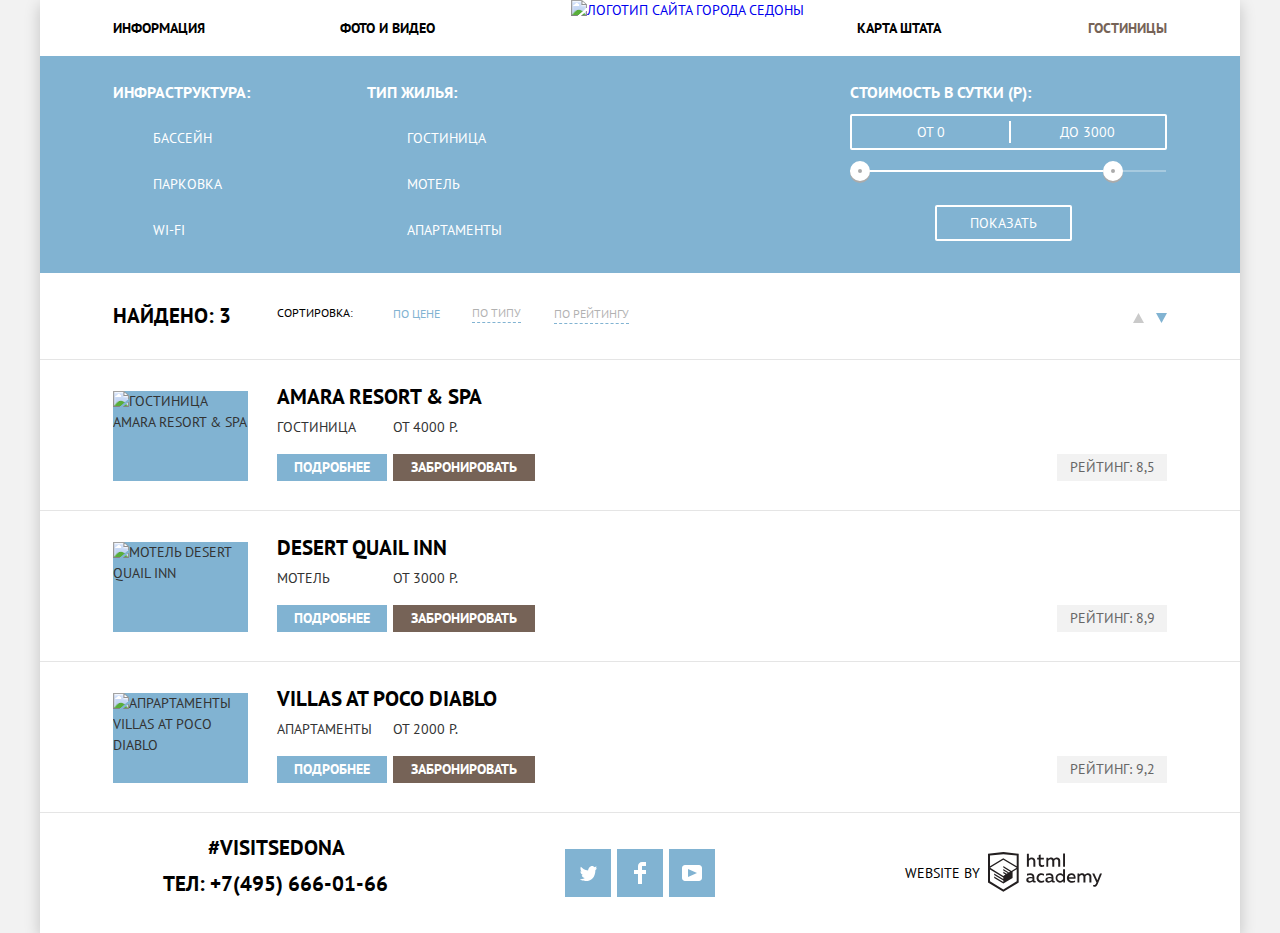
==== commit 92087c4c: "после валидатора, автопрефиксера и минимизатора" ====
--- a/catalog.html
+++ b/catalog.html
@@ -10,7 +10,7 @@
   <link rel="manifest" href="manifest.webmanifest">
   <link rel="stylesheet" href="https://fonts.googleapis.com/css2?family=PT+Sans:wght@400;700&display=swap">
   <link rel="stylesheet" href="css/normalize.css">
-  <link rel="stylesheet" href="css/style.css">
+  <link rel="stylesheet" href="css/style.min.css">
 </head>
 
 <body class="page-body">
--- a/css/style.min.css
+++ b/css/style.min.css
@@ -0,0 +1 @@
+:root{--basic-white:#ffffff;--basic-light-blue:#81b3d2;--basic-mid-blue:#669ec0;--basic-dark-blue:#5496bd;--basic-light-grey:#f2f2f2;--basic-mid-grey:#eeeeee;--basic-dark-grey:#a9a9a9;--basic-light-brown:#766357;--basic-mid-brown:#604e43;--basic-dark-brown:#503e33;--basic-black:#000000;--basic-extra-dark:#333333;--special-light-grey:#cacaca;--special-dark-grey:#666666;--special-grey:#bdbbbc;--special-dark:#231f20;--special-dark-blue:#ebebeb;--special-mid-blue:#e5e5e5;--special-white:rgba(255, 255, 255, 0.9);--special-extra-grey:rgba(0, 1, 1, 0.2);--special-shadow-grey:rgba(0, 1, 1, 0.15);--special-very-light-grey:#ababab;--special-dark-white:rgba(255, 255, 255, 0.3)}.page-body{width:1200px;margin:0 auto;padding:0;font-family:"PT Sans",Arial,Helvetica,sans-serif;font-style:normal;font-size:14px;line-height:21px;font-weight:400;color:var(--basic-extra-dark);text-transform:uppercase;background-color:var(--basic-white);-webkit-box-shadow:0 5px 15px var(--special-extra-grey);box-shadow:0 5px 15px var(--special-extra-grey);min-height:100%;display:-ms-grid;display:grid;-ms-grid-rows:-webkit-min-content 1fr -webkit-min-content;-ms-grid-rows:min-content 1fr min-content;grid-template-rows:-webkit-min-content 1fr -webkit-min-content;grid-template-rows:min-content 1fr min-content;-ms-flex-line-pack:start;align-content:start}a{text-decoration:none}img{max-width:100%;height:auto}.visually-hidden{position:absolute;clip:rect(0 0 0 0);width:1px;height:1px;margin:-1px}.page{height:100%;background-color:var(--basic-light-grey)}.main-header{margin-bottom:0;position:relative}.main-header-logo{position:absolute;top:0;left:531px}.container{width:1200px;margin:0 auto;padding:0}.main-navigation{margin:0;padding:0;font-weight:700;font-size:14px;line-height:26px;color:var(--basic-black);background-color:transparent}.site-navigation{margin:auto 0;padding:0;min-height:56px;list-style:none;display:-ms-grid;display:grid;-ms-grid-columns:1fr 1fr 2fr 1fr 1fr;grid-template-columns:1fr 1fr 2fr 1fr 1fr;-webkit-box-align:center;-ms-flex-align:center;align-items:center}.site-navigation li:nth-child(4n+1){-ms-grid-column:1;-ms-grid-column-span:1;grid-column:1/2;padding-left:73px}.site-navigation li:nth-child(4n+2){-ms-grid-column:2;-ms-grid-column-span:1;grid-column:2/3;padding-left:100px}.site-navigation li:nth-child(4n+3),.site-navigation li:nth-child(4n+4){-ms-grid-column:4;-ms-grid-column-span:1;grid-column:4/5;text-align:right;padding-right:99px}.site-navigation li:nth-child(4n+4){-ms-grid-column:5;grid-column:5/6;padding-right:73px}.navigation-link{color:var(--basic-black)}.navigation-link:focus,.navigation-link:hover{color:var(--basic-light-blue)}.navigation-link:active,.sorting-type-link a{color:var(--basic-black);opacity:.3}.navigation-link-current{color:var(--basic-light-brown)}.welcome{height:509px;background-image:url(../img/background/background-welcome.jpg);background-color:var(--basic-light-blue);background-repeat:no-repeat;margin:0;padding-top:77px;-webkit-box-sizing:border-box;box-sizing:border-box;display:-webkit-box;display:-ms-flexbox;display:flex;-webkit-box-orient:vertical;-webkit-box-direction:normal;-ms-flex-direction:column;flex-direction:column;-webkit-box-pack:justify;-ms-flex-pack:justify;justify-content:space-between;-webkit-box-align:center;-ms-flex-align:center;align-items:center}.welcome-img{width:458px;height:352px;margin:0 auto}.welcome::after{content:url(../img/background/welcome-bottom-shape.png);height:57px;margin:0;padding:0}.features-list-title,.features-slogan{line-height:26px;text-align:center;margin-top:43px}.features-slogan{width:470px;margin-right:auto;margin-left:auto;font-weight:700;font-size:21px}.features-list-title{color:var(--basic-extra-dark);font-size:14px;margin-bottom:51px}.features-list,.tips-list{list-style:none;margin:0;padding:0}.features-list{display:-ms-grid;display:grid;-ms-grid-columns:1fr 1fr 1fr;grid-template-columns:1fr 1fr 1fr;-ms-grid-rows:-webkit-min-content 256px 256px;-ms-grid-rows:min-content 256px 256px;grid-template-rows:-webkit-min-content -webkit-min-content -webkit-min-content;grid-template-rows:min-content min-content min-content;-webkit-box-align:center;-ms-flex-align:center;align-items:center}.features-list>:nth-child(1){-ms-grid-row:1;-ms-grid-column:1}.features-list>:nth-child(2){-ms-grid-row:1;-ms-grid-column:2}.features-list>:nth-child(3){-ms-grid-row:1;-ms-grid-column:3}.features-list>:nth-child(4){-ms-grid-row:2;-ms-grid-column:1}.features-list>:nth-child(5){-ms-grid-row:2;-ms-grid-column:2}.features-list>:nth-child(6){-ms-grid-row:2;-ms-grid-column:3}.features-list>:nth-child(7){-ms-grid-row:3;-ms-grid-column:1}.features-list>:nth-child(8){-ms-grid-row:3;-ms-grid-column:2}.features-list>:nth-child(9){-ms-grid-row:3;-ms-grid-column:3}.image-item{grid-column:1/-1;width:1200px;min-height:256px;color:var(--basic-white);background-color:var(--basic-light-blue);margin:0;padding:0;display:-webkit-box;display:-ms-flexbox;display:flex;-ms-flex-wrap:wrap;flex-wrap:wrap;-webkit-box-align:center;-ms-flex-align:center;align-items:center}.card,.card h3,.card p{-webkit-box-sizing:border-box;box-sizing:border-box}.card{width:400px;padding:47px 49px 54px;display:-webkit-box;display:-ms-flexbox;display:flex;-webkit-box-orient:vertical;-webkit-box-direction:normal;-ms-flex-direction:column;flex-direction:column;-webkit-box-pack:center;-ms-flex-pack:center;justify-content:center}.card h3,.card p{margin-top:0;margin-bottom:25px}.card p{margin-top:25px;margin-bottom:0}.card-img-to-left,.tips-item img{-webkit-box-ordinal-group:0;-ms-flex-order:-1;order:-1}.features-item,.tips-item{font-weight:400;font-size:14px;line-height:21px;text-align:center}.features-item h3,.tips-item h3{width:155px;margin-left:auto;margin-right:auto;font-weight:700;font-size:21px;line-height:21px}.no-image-item{width:400px;min-height:256px;-webkit-box-sizing:border-box;box-sizing:border-box;background-color:var(--basic-mid-grey)}.no-image-item .card{padding-left:69px;padding-right:69px}.tips-list{display:-ms-grid;display:grid;-ms-grid-columns:1fr 1fr 1fr;grid-template-columns:1fr 1fr 1fr}.tips-item,.tips-item h3{-webkit-box-sizing:border-box;box-sizing:border-box}.tips-item{min-height:330px;width:400px;color:var(--basic-black);background-color:var(--basic-white);padding-right:50px;padding-left:50px;padding-bottom:68px;display:-webkit-box;display:-ms-flexbox;display:flex;-webkit-box-orient:vertical;-webkit-box-direction:normal;-ms-flex-direction:column;flex-direction:column;-webkit-box-pack:end;-ms-flex-pack:end;justify-content:flex-end;-webkit-box-align:center;-ms-flex-align:center;align-items:center}.tips-item h3{margin-top:28px;margin-bottom:25px}.tips-item p{color:var(--basic-extra-dark);margin-top:0}.hotel-appointment{font-weight:700;font-size:14px;line-height:24px;color:var(--basic-black);text-align:center;margin-top:56px}.hotel-appointment h2{font-size:30px;line-height:24px;padding-right:9px}.appointment-info{width:435px;font-weight:400;font-size:14px;margin-top:35px;margin-right:auto;margin-left:auto;line-height:24px}.appointment-hotel-search{margin-top:42px;margin-left:auto;margin-right:auto;padding:0;width:568px;position:relative;display:-webkit-box;display:-ms-flexbox;display:flex;-webkit-box-orient:vertical;-webkit-box-direction:normal;-ms-flex-direction:column;flex-direction:column}.appointment-form-dropdown{color:var(--basic-white);background-color:var(--basic-light-brown);height:86px;font-size:21px;display:-webkit-box;display:-ms-flexbox;display:flex;-webkit-box-pack:center;-ms-flex-pack:center;justify-content:center;-webkit-box-align:center;-ms-flex-align:center;align-items:center}.appointment-form-dropdown:focus,.appointment-form-dropdown:hover{background-color:var(--basic-mid-brown)}.appointment-form-dropdown:active{color:var(--special-dark-white);background-color:var(--basic-dark-brown)}.appointment-form{min-height:395px;-webkit-box-sizing:border-box;box-sizing:border-box;margin:0;padding:55px;position:absolute;top:100%;background-color:var(--basic-white);-webkit-box-shadow:0 7px 15px var(--special-shadow-grey);box-shadow:0 7px 15px var(--special-shadow-grey);-webkit-box-orient:vertical;-webkit-box-direction:normal;-ms-flex-direction:column;flex-direction:column}.appointment-form,.appointment-item,.appointment-items{display:-webkit-box;display:-ms-flexbox;display:flex;-webkit-box-pack:justify;-ms-flex-pack:justify;justify-content:space-between}.appointment-items{min-height:173px;-webkit-box-orient:vertical;-webkit-box-direction:normal;-ms-flex-direction:column;flex-direction:column}.appointment-item{position:relative;-webkit-box-align:center;-ms-flex-align:center;align-items:center}.appointment--date-input{margin:0;padding:0}.appointment-input{font-family:inherit;font-size:inherit;font-weight:inherit;text-transform:uppercase;color:var(--basic-black);background-color:var(--basic-light-grey);width:346px;height:38px;padding-left:12px;-webkit-box-sizing:border-box;box-sizing:border-box;border:0;outline:0}.appointment-input::-webkit-input-placeholder{color:var(--basic-black);opacity:1}.appointment-input::-moz-placeholder{color:var(--basic-black);opacity:1}.appointment-input:-moz-placeholder{color:var(--basic-black);opacity:1}.appointment-input:-ms-input-placeholder{color:var(--basic-black);opacity:1}.appointment-input:hover{background-color:var(--special-dark-blue)}.appointment-input:focus{background-color:var(--basic-white);border:2px solid var(--special-mid-blue);padding-left:10px}.calendar-icon{position:absolute;top:8px;right:10px;margin:0;padding:0;border:0;background-color:transparent}.calendar-icon:focus path,.calendar-icon:hover path{fill:var(--basic-black)}.calendar-icon:active path{fill:var(--basic-light-blue)}.half-item,.half-items{display:-webkit-box;display:-ms-flexbox;display:flex;-webkit-box-pack:justify;-ms-flex-pack:justify;justify-content:space-between;-webkit-box-align:center;-ms-flex-align:center;align-items:center}.half-item{width:226px}.half-item-to-right{-webkit-box-pack:end;-ms-flex-pack:end;justify-content:flex-end}.half-item-to-right label{margin-right:28px}input[type=number]{-webkit-appearance:textfield;-moz-appearance:textfield;appearance:textfield}input[type=number]::-webkit-inner-spin-button,input[type=number]::-webkit-outer-spin-button{-webkit-appearance:none}.number-counter{display:-webkit-box;display:-ms-flexbox;display:flex}.number-input{padding:0;border:0;background:var(--basic-light-grey);height:38px;width:38px;text-align:center;font-size:14px;font-weight:700}.number-input-button{cursor:pointer;display:-webkit-box;display:-ms-flexbox;display:flex;-webkit-box-pack:center;-ms-flex-pack:center;justify-content:center;-webkit-box-align:center;-ms-flex-align:center;align-items:center}.number-input-button:focus path,.number-input-button:focus rect,.number-input-button:hover path,.number-input-button:hover rect{fill:var(--basic-black)}.number-input-button:active path,.number-input-button:active rect{fill:var(--basic-light-blue)}.find-button{height:58px;width:458px;font-weight:700;font-size:21px;line-height:26px;color:var(--basic-white);text-transform:uppercase;border:0;background-color:var(--basic-light-blue)}.find-button:focus,.find-button:hover{background-color:var(--basic-mid-blue)}.find-button:active{background-color:var(--basic-dark-blue)}.find-button:active span{opacity:.3}.main-map{width:1200px;height:593px;background-color:var(--basic-dark-grey);background-image:url(../img/background/map.jpg)}.hotel-search-section{background-color:var(--basic-light-blue);background-image:url(../img/background/filter-background.jpg);background-repeat:no-repeat;width:1200px;min-height:217px;margin:0;padding-top:26px;-webkit-box-sizing:border-box;box-sizing:border-box;color:var(--basic-white)}.hotel-search-form{display:-ms-grid;display:grid;-ms-grid-columns:73px -webkit-max-content 117px -webkit-max-content 1fr -webkit-max-content 73px;-ms-grid-columns:73px max-content 117px max-content 1fr max-content 73px;grid-template-columns:73px -webkit-max-content 117px -webkit-max-content 1fr -webkit-max-content 73px;grid-template-columns:73px max-content 117px max-content 1fr max-content 73px}.coast-search-field,.hotel-type,.infrastructure{border:0;padding:0;margin:0}.checkbox-subtitle,.search-form-subtitle{font-size:16px;font-weight:700;margin-bottom:11px}.checkbox-subtitle{margin-bottom:25px}.search-form-checkbox{margin-bottom:25px}.coast-per-day,.hotel-type,.infrastructure{-ms-grid-column:2;-ms-grid-column-span:1;grid-column:2/3;display:-webkit-box;display:-ms-flexbox;display:flex;-webkit-box-orient:vertical;-webkit-box-direction:normal;-ms-flex-direction:column;flex-direction:column}.coast-per-day,.hotel-type{-ms-grid-column:4;grid-column:4/5}.coast-per-day{-ms-grid-column:6;grid-column:6/7;-webkit-box-align:end;-ms-flex-align:end;align-items:flex-end}.checkbox-field label{position:relative;display:block;cursor:pointer;-webkit-user-select:none;-moz-user-select:none;-ms-user-select:none;user-select:none;padding-left:40px;padding-bottom:25px}.visually-hidden.search-form-checkbox:focus-visible+label::before{outline:2px solid var(--basic-black);outline-offset:2px}.search-form-checkbox+label::before{content:"";position:absolute;height:23px;width:23px;left:0;top:-1px;background-image:url(../img/icons/checkbox-shape.svg)}.search-form-checkbox:checked+label::before{content:"";position:absolute;height:23px;width:23px;left:0;top:-1px;background-image:url(../img/icons/checkbox-checked-shape.svg)}.search-form-checkbox:checked+label::after{content:"";position:absolute;height:17px;width:22px;left:4px;top:0;background-image:url(../img/icons/check-sign.svg)}.search-form-checkbox:disabled+label::before{content:"";position:absolute;height:23px;width:23px;left:0;top:-1px;background-image:url(../img/icons/checkbox-disable-shape.svg)}.search-form-checkbox:checked:disabled+label::before{content:"";position:absolute;height:23px;width:23px;left:0;top:-1px;background-image:url(../img/icons/checkbox-checked-disable-shape.svg)}.search-form-checkbox:checked:disabled+label::after{content:"";position:absolute;height:17px;width:22px;left:4px;top:0;background-image:url(../img/icons/check-sign-disabled.svg)}.price-controls{width:313px;height:32px;position:relative;background-color:transparent;border:2px solid var(--basic-white);border-radius:2px;display:-webkit-box;display:-ms-flexbox;display:flex;-ms-flex-pack:distribute;justify-content:space-around;-webkit-box-align:center;-ms-flex-align:center;align-items:center}.price-controls:before{content:"";width:2px;height:22px;background:var(--basic-white);position:absolute;left:157px}.max-price,.min-price{padding-left:15px;-webkit-box-sizing:border-box;box-sizing:border-box}.range-controls{width:316px;height:35px;position:relative;padding-top:20px}.range-controls .bar,.range-controls .scale{height:2px;background-color:var(--basic-white)}.range-controls .scale{opacity:.3}.range-controls .bar{position:absolute;top:20px;width:80%}.range-controls .toggle{position:absolute;left:0;top:11px;width:4px;height:4px;padding:0;background-color:var(--special-very-light-grey);border:8px solid var(--basic-white);border-radius:50%;-webkit-box-shadow:0 2px 0 0 var(--special-very-light-grey);box-shadow:0 2px 0 0 var(--special-very-light-grey);cursor:pointer}.range-controls .toggle-max{left:252px}.coast-search-button{min-width:137px;max-width:317px;min-height:36px;font-family:inherit;color:var(--basic-white);text-transform:uppercase;border:2px solid var(--basic-white);border-radius:2px;background-color:transparent;margin-right:95px;display:-webkit-box;display:-ms-flexbox;display:flex;-webkit-box-align:center;-ms-flex-align:center;align-items:center;-webkit-box-pack:center;-ms-flex-pack:center;justify-content:center}.coast-search-button:hover{color:var(--basic-black);background-color:var(--basic-white)}.toggle:hover{-webkit-transform:scale(1.2);-ms-transform:scale(1.2);transform:scale(1.2);-webkit-transition:-webkit-transform .2s;-o-transition:transform .2s;transition:transform .2s;transition:transform .2s,-webkit-transform .2s}.search-results-header,.sorting-type{-webkit-box-align:start;-ms-flex-align:start;align-items:flex-start}.search-results-header{color:var(--basic-black);font-size:21px;line-height:26px;font-weight:700;height:86px;margin:0;padding:0;border-bottom:1px solid var(--special-mid-blue);display:-ms-grid;display:grid;-ms-grid-columns:73px 135px 29px 1fr -webkit-max-content 73px;-ms-grid-columns:73px 135px 29px 1fr max-content 73px;grid-template-columns:73px 135px 29px 1fr -webkit-max-content 73px;grid-template-columns:73px 135px 29px 1fr max-content 73px}.search-results-header p{-ms-grid-column:2;-ms-grid-column-span:1;grid-column:2/3;-ms-grid-row-align:center;align-self:center}.sorting-type{font-size:12px;line-height:18px;font-weight:400;margin-top:31px;-ms-grid-column:4;-ms-grid-column-span:1;grid-column:4/5;display:-webkit-box;display:-ms-flexbox;display:flex}.sorting-type-list{list-style:none;padding:0}.results-sort-list,.search-results-list{list-style:none;margin:0;padding:0}.results-sort-list,.sorting-type-list{display:-webkit-box;display:-ms-flexbox;display:flex}.sorting-type-list{margin:0 0 0 7px;-webkit-box-align:start;-ms-flex-align:start;align-items:flex-start;-ms-flex-wrap:wrap;flex-wrap:wrap}.results-sort-list{-ms-grid-column:5;-ms-grid-column-span:1;grid-column:5/6;align-self:center}.sorting-type-link{margin-left:32px;border-bottom:1px dashed var(--basic-light-blue)}.sorting-type-list li:nth-child(odd){margin-top:1px;margin-left:33px}.sorting-type-link a:focus,.sorting-type-link a:hover{color:var(--basic-light-blue);opacity:1}.sorting-link-current,.sorting-type-link:active{border-bottom:none}.sorting-type-link a:active{color:var(--basic-black);opacity:1}.sorting-link-current a{color:var(--basic-light-blue);opacity:1}.results-sort-item{margin-left:12px}.results-sort-link path{fill:var(--special-light-grey)}.results-sort-link:focus path,.results-sort-link:hover path{fill:var(--basic-black)}.results-sort-link-current path,.results-sort-link:active path{fill:var(--basic-light-blue)}.search-results-list{display:-webkit-box;display:-ms-flexbox;display:flex;-webkit-box-orient:vertical;-webkit-box-direction:normal;-ms-flex-direction:column;flex-direction:column}.search-results-item{margin:0;padding:0 73px;height:150px;grid-column:2/-2;display:-ms-grid;display:grid;-ms-grid-columns:min-content 29px 1fr 29px min-content;grid-template-columns:-webkit-min-content 29px 1fr 29px -webkit-min-content;grid-template-columns:min-content 29px 1fr 29px min-content;-webkit-box-align:center;-ms-flex-align:center;align-items:center;border-bottom:1px solid var(--special-mid-blue)}.item-results-img{background-color:var(--basic-light-blue);min-width:135px;-ms-grid-column:1;-ms-grid-column-span:1;grid-column:1/2}.card-info{-ms-grid-column:3;-ms-grid-column-span:1;grid-column:3/4;display:-ms-grid;display:grid;grid-template-areas:"title title title" "type coast ." "info booking .";-webkit-column-gap:6px;-moz-column-gap:6px;column-gap:6px;margin-top:24px;margin-bottom:30px;-ms-grid-columns:-webkit-min-content 6px -webkit-min-content 6px 1fr;-ms-grid-columns:min-content 6px min-content 6px 1fr;grid-template-columns:-webkit-min-content -webkit-min-content 1fr;grid-template-columns:min-content min-content 1fr;-ms-grid-rows:auto auto auto;grid-template-rows:auto auto auto}.info-hotel-title,.rating-info{display:-webkit-box;display:-ms-flexbox;display:flex}.rating-info{min-height:150px;min-width:110px;-ms-grid-column:5;-ms-grid-column-span:1;grid-column:5/6;-ms-flex-wrap:wrap;flex-wrap:wrap;-webkit-box-pack:end;-ms-flex-pack:end;justify-content:flex-end;-ms-flex-line-pack:justify;align-content:space-between}.info-hotel-title{-ms-grid-row:1;-ms-grid-column:1;-ms-grid-column-span:5;font-size:21px;line-height:26px;font-weight:700;color:var(--basic-black);grid-area:title;padding:0;margin:0 0 7px}.info-hotel-link{color:inherit}.info-hotel-link:focus,.info-hotel-link:hover{color:var(--basic-light-blue)}.info-hotel-link:active{color:var(--basic-black);opacity:.3}.info-hotel-coast,.info-hotel-type{-ms-grid-row:2;-ms-grid-column:1;grid-area:type;margin-top:0;margin-bottom:16px;padding:0}.info-hotel-coast{-ms-grid-column:3;grid-area:coast}.booking-button,.more-info-button{-ms-grid-row:3;-ms-grid-column:1;padding:0 5px;-webkit-box-sizing:border-box;box-sizing:border-box;color:var(--basic-white);font-weight:700;background-color:var(--basic-light-blue);min-width:110px;min-height:27px;grid-area:info;display:-webkit-box;display:-ms-flexbox;display:flex;-webkit-box-pack:center;-ms-flex-pack:center;justify-content:center;-webkit-box-align:center;-ms-flex-align:center;align-items:center}.booking-button{-ms-grid-column:3;background-color:var(--basic-light-brown);min-width:142px;grid-area:booking}.more-info-button:focus,.more-info-button:hover{background-color:var(--basic-mid-blue)}.more-info-button:active{color:var(--special-dark-white);background-color:var(--basic-dark-blue)}.booking-button:focus,.booking-button:hover{background-color:var(--basic-mid-brown)}.booking-button:active{color:var(--special-dark-white);background-color:var(--basic-dark-brown)}.item-results-stars{display:inline-block;vertical-align:middle;height:17px;margin-top:29px;margin-right:-1px;background-image:url(../img/icons/star-shape.svg);background-repeat:space}.stars-1{width:18px}.stars-2{width:calc(18px*2 + 6px)}.stars-3{width:calc(18px*3 + 12px)}.stars-4{width:calc(18px*4 + 18px)}.stars-5{width:calc(18px*5 + 24px)}.item-results-rating{color:var(--special-dark-grey);background-color:var(--basic-light-grey);min-width:110px;min-height:27px;margin-bottom:30px;padding:0 5px;-webkit-box-sizing:border-box;box-sizing:border-box;display:-webkit-box;display:-ms-flexbox;display:flex;-webkit-box-pack:center;-ms-flex-pack:center;justify-content:center;-webkit-box-align:center;-ms-flex-align:center;align-items:center}.index-footer{margin-top:-120px;z-index:20}.main-footer{color:var(--basic-black);background-color:var(--special-white);min-height:120px;display:-ms-grid;display:grid;-ms-grid-columns:73px 327px 400px 327px 73px;grid-template-columns:73px 327px 400px 327px 73px;-ms-grid-rows:-webkit-min-content;-ms-grid-rows:min-content;grid-template-rows:-webkit-min-content;grid-template-rows:min-content;-ms-flex-line-pack:center;align-content:center}.main-footer>:nth-child(1){-ms-grid-row:1;-ms-grid-column:1}.main-footer>:nth-child(2){-ms-grid-row:1;-ms-grid-column:2}.main-footer>:nth-child(3){-ms-grid-row:1;-ms-grid-column:3}.main-footer>:nth-child(4){-ms-grid-row:1;-ms-grid-column:4}.main-footer>:nth-child(5){-ms-grid-row:1;-ms-grid-column:5}.footer-contacts{font-size:21px;line-height:26px;font-weight:700;-ms-grid-column:2;-ms-grid-column-span:1;grid-column:2/3;display:-webkit-box;display:-ms-flexbox;display:flex;-webkit-box-orient:vertical;-webkit-box-direction:normal;-ms-flex-direction:column;flex-direction:column;-webkit-box-pack:justify;-ms-flex-pack:justify;justify-content:flex-start;-webkit-box-align:center;-ms-flex-align:center;align-items:center}.footer-hashtag-link{margin-bottom:10px;text-align:center}.footer-phone,.footer-phone-link{display:-webkit-box;display:-ms-flexbox;display:flex}.footer-phone-link{color:inherit;padding-left:5px;-ms-flex-wrap:wrap;flex-wrap:wrap;width:180px}.footer-social{list-style:none;margin:0;padding:0;-ms-grid-column:3;-ms-grid-column-span:1;grid-column:3/4}.footer-social li{margin:0 3px;height:48px;width:46px}.footer-copyright,.footer-social,.social-button{display:-webkit-box;display:-ms-flexbox;display:flex;-webkit-box-pack:center;-ms-flex-pack:center;justify-content:center;-webkit-box-align:center;-ms-flex-align:center;align-items:center}.footer-copyright{-ms-grid-column:4;-ms-grid-column-span:1;grid-column:4/5}.footer-social ul{list-style:none}.social-button svg{fill:var(--basic-white)}.social-button{background-color:var(--basic-light-blue);width:46px;height:48px}.social-button:focus,.social-button:hover{background-color:var(--basic-mid-blue)}.social-button:active path{background-color:var(--basic-dark-blue);opacity:.3}.copyright-button{fill:var(--special-dark);margin-top:2px;margin-left:8px}.copyright-button:focus path,.copyright-button:hover path{fill:var(--basic-light-blue)}.copyright-button:active path{fill:var(--special-grey)}
